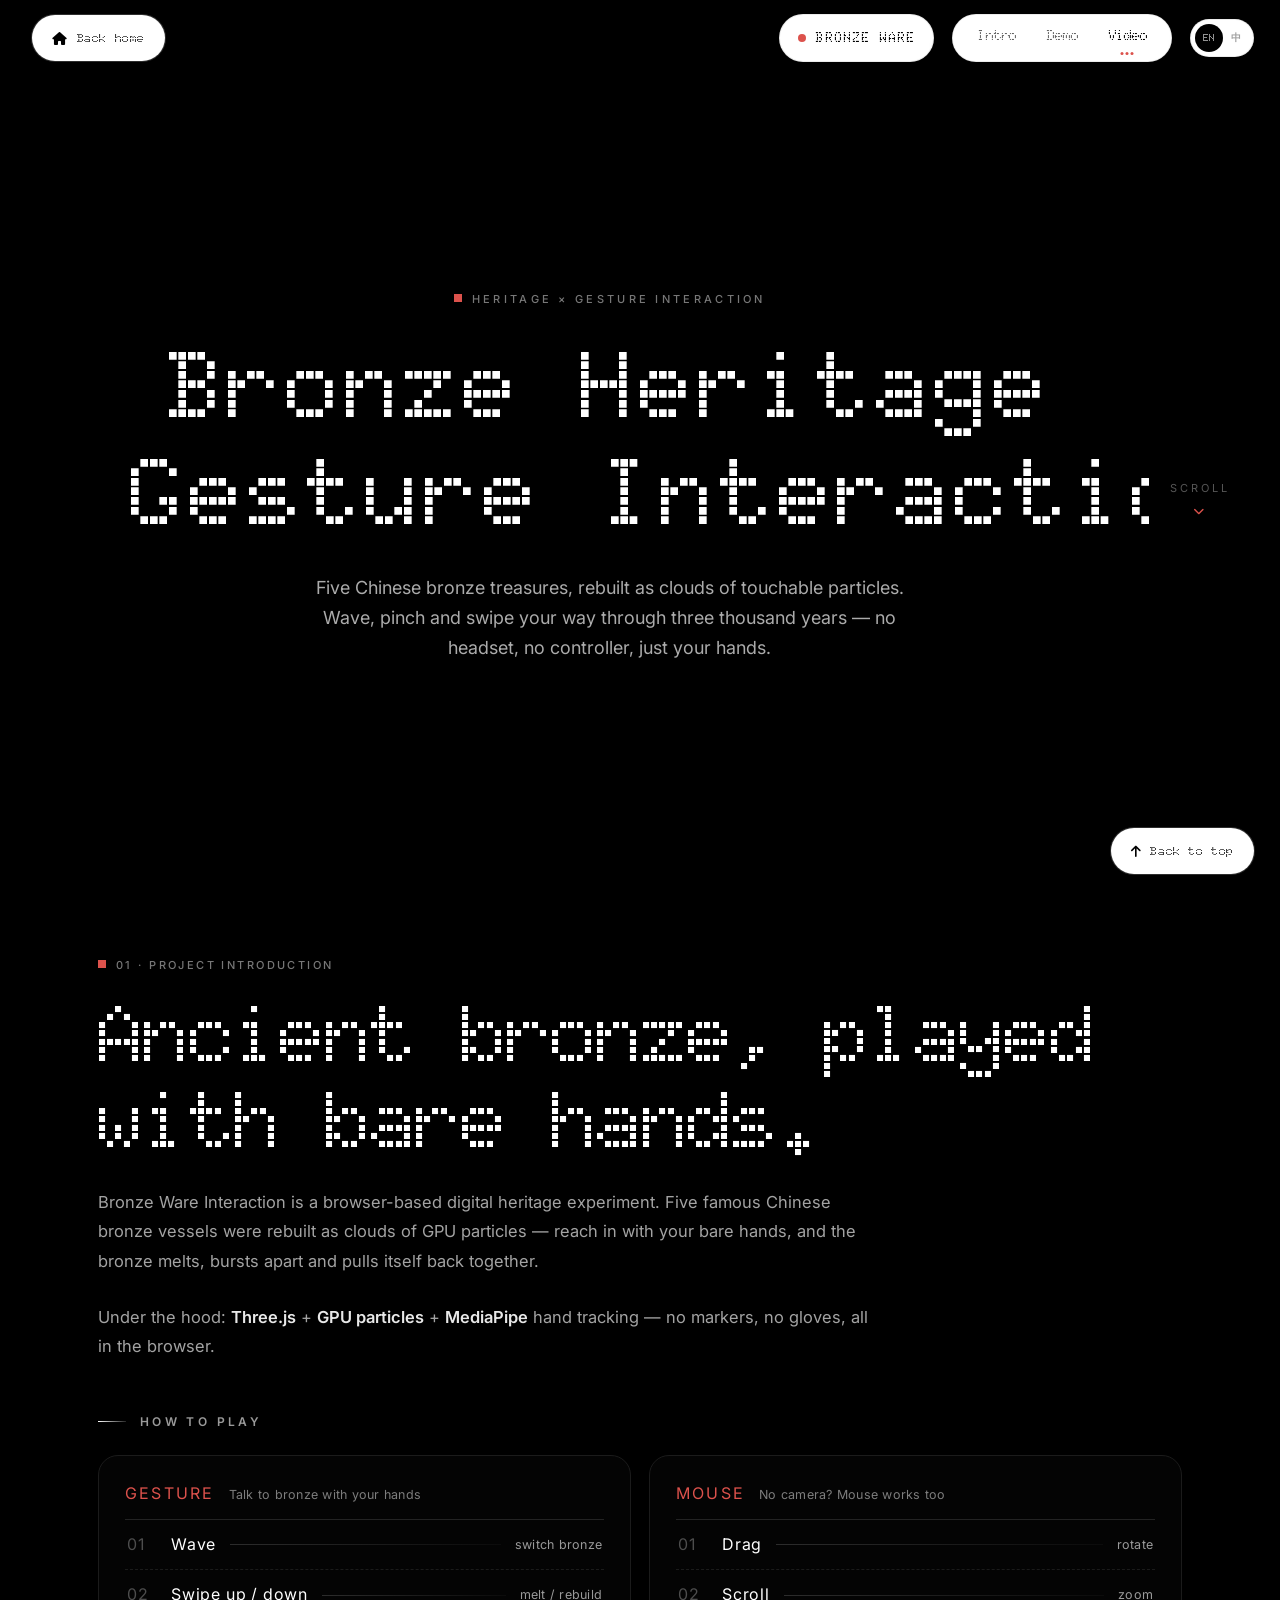
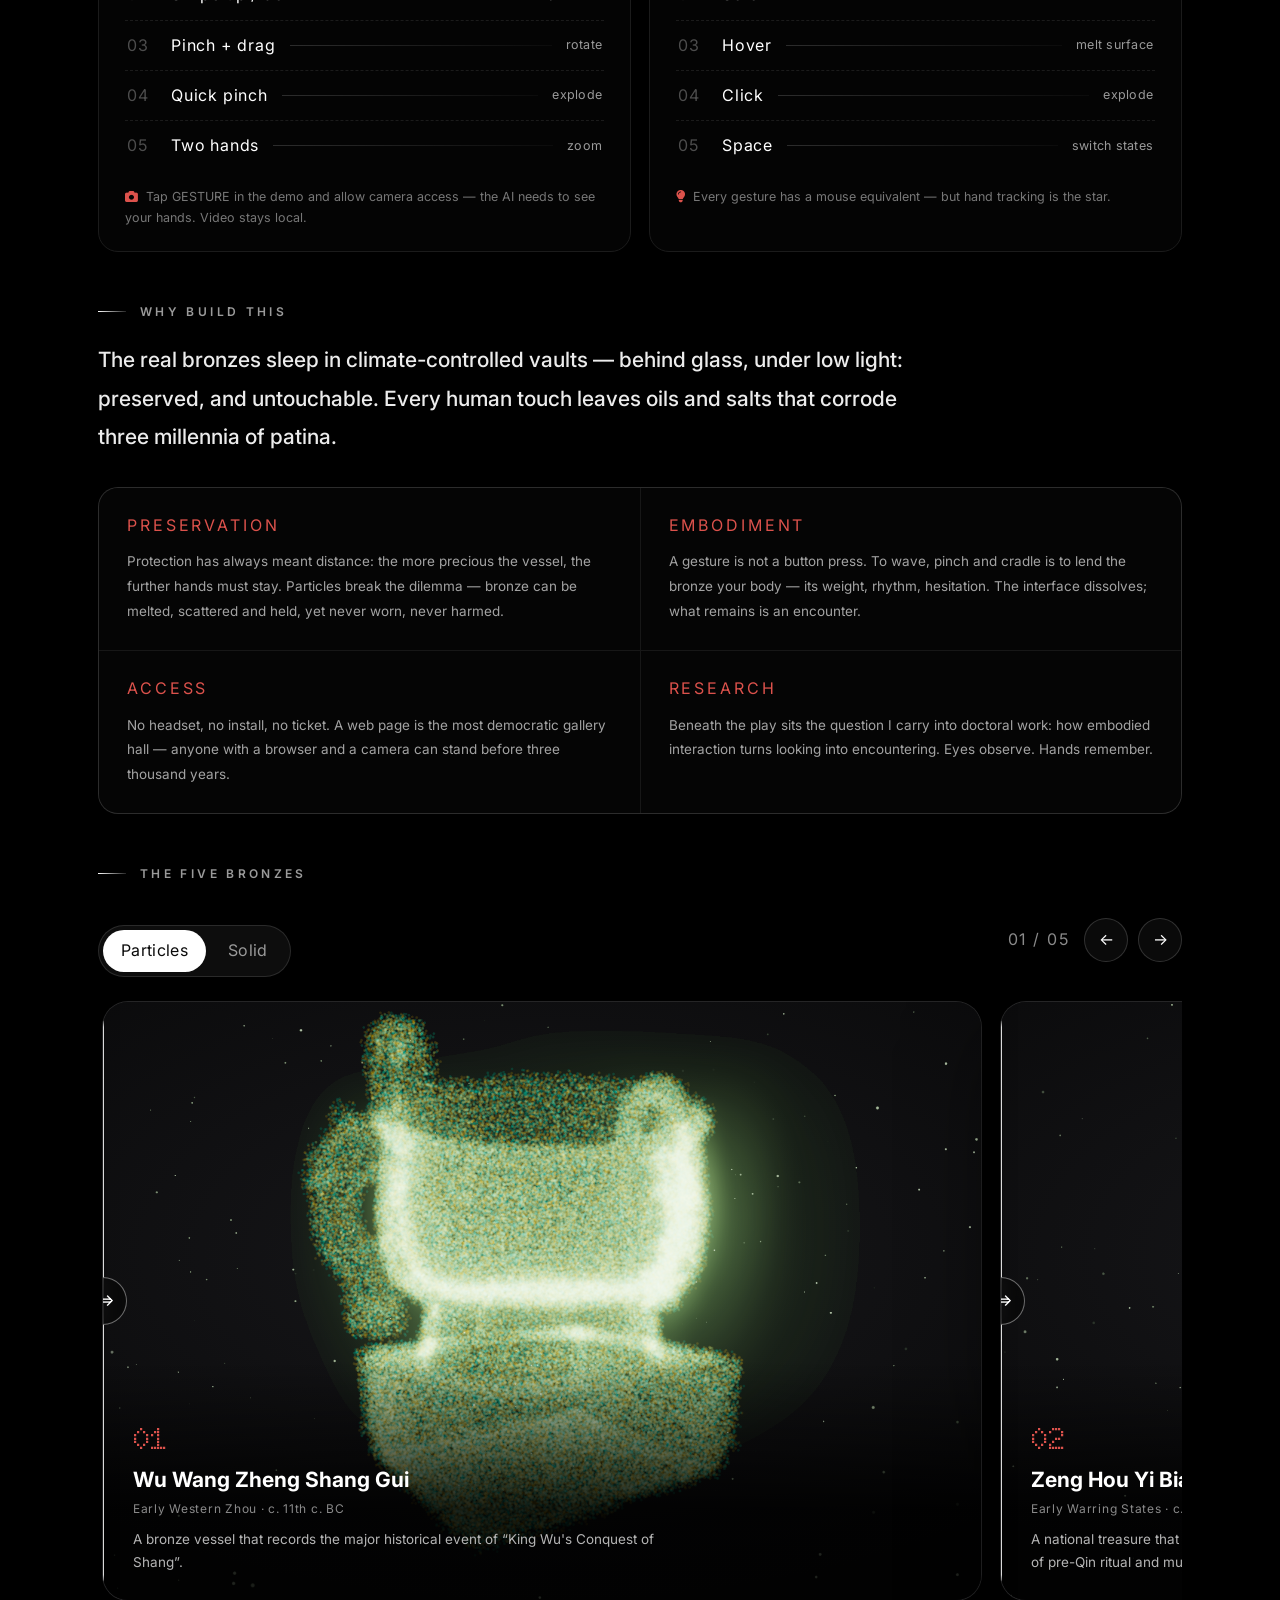
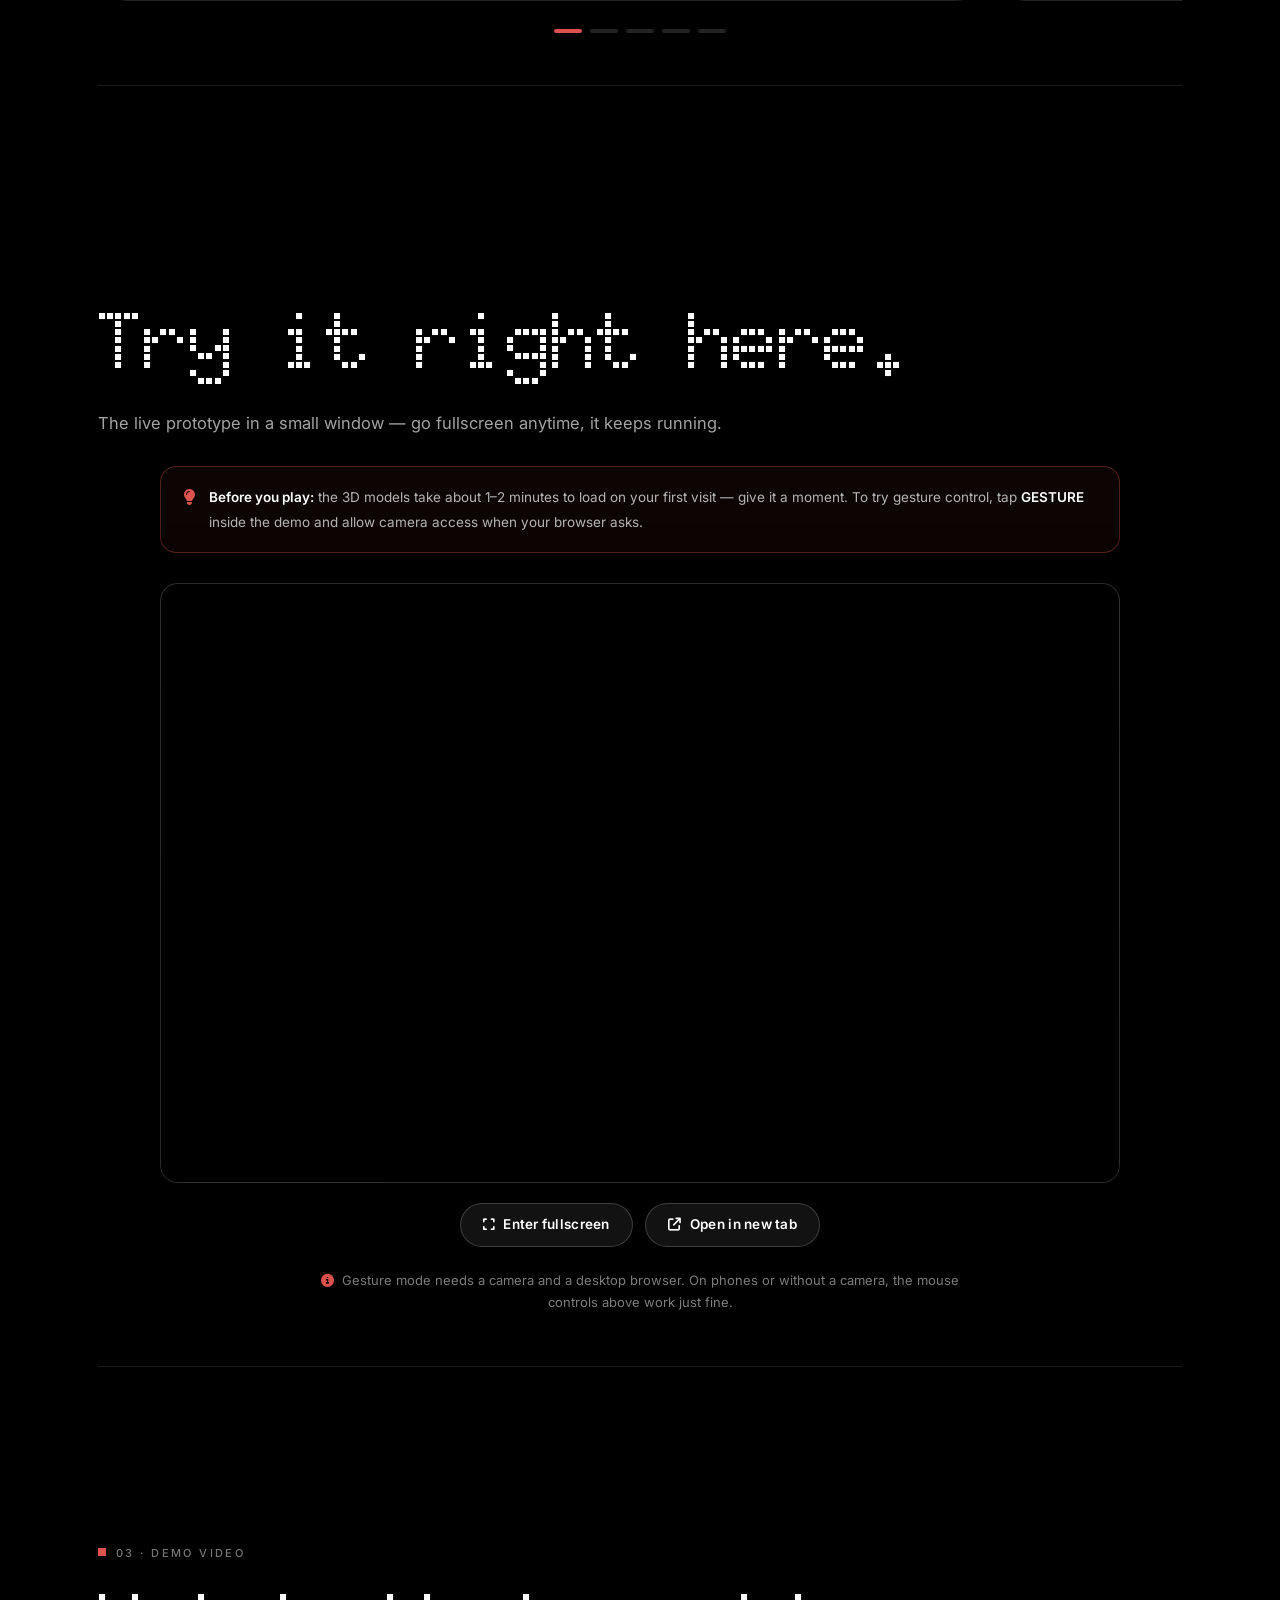
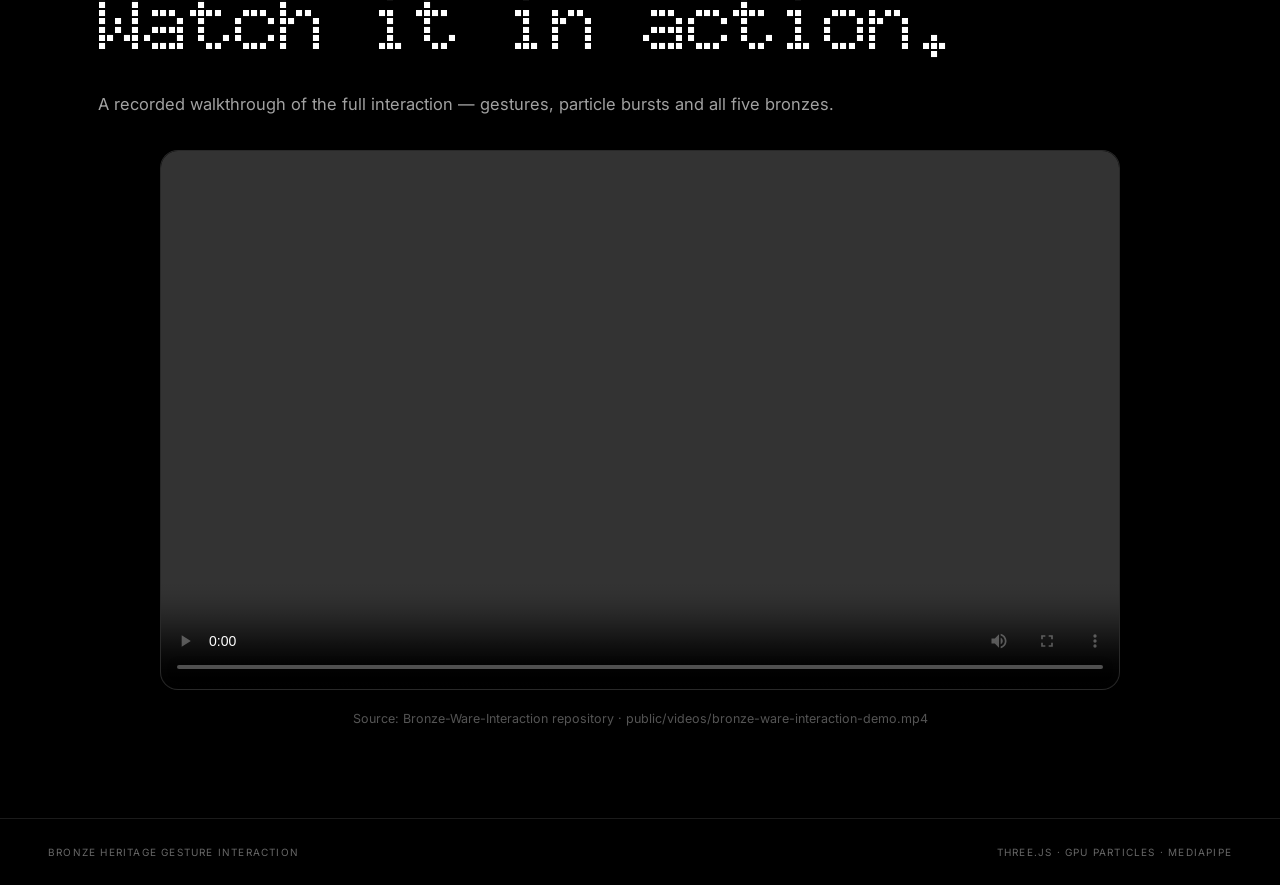
==== Bronze Heritage Gesture Interaction project/index.html @ 06b8a39b "Split bronze heritage page into HTML CSS and JavaScript" ====
<!doctype html>
<html lang="en">
<head>
<meta charset="utf-8">
<meta name="viewport" content="width=device-width,initial-scale=1,viewport-fit=cover">
<title>Bronze Heritage Gesture Interaction</title>
<meta name="description" content="Bronze Heritage Gesture Interaction — five Chinese bronze treasures rebuilt as touchable particles. Wave, pinch and swipe through three thousand years.">
<link rel="preconnect" href="https://fonts.googleapis.com">
<link rel="preconnect" href="https://fonts.gstatic.com" crossorigin>
<link href="https://fonts.googleapis.com/css2?family=Inter:wght@400;500;600&display=swap" rel="stylesheet">
<link rel="stylesheet" href="https://cdnjs.cloudflare.com/ajax/libs/font-awesome/6.5.2/css/all.min.css" integrity="sha512-SnH5WK+bZxgPHs44uWIX+LLJAJ9/2PkPKZ5QiAj6Ta86w+fsb2TkcmfRyVX3pBnMFcV7oQPJkl9QevSCWr3W6A==" crossorigin="anonymous" referrerpolicy="no-referrer">
<link rel="stylesheet" href="styles.css">
</head>
<body>
<div class="grain" aria-hidden="true"></div>
<div class="vignette" aria-hidden="true"></div>

<header class="site-header" id="top">
  <div class="header-inner">
    <a class="brand" href="#top" aria-label="Bronze Ware — back to top"><span class="dot" aria-hidden="true"></span>BRONZE&nbsp;WARE</a>
    <nav class="nav-pill" aria-label="Primary">
      <a class="nav-link active" href="#intro" data-nav="intro"><span data-en="Intro" data-zh="介绍">Intro</span></a>
      <a class="nav-link" href="#demo" data-nav="demo"><span data-en="Demo" data-zh="演示">Demo</span></a>
      <a class="nav-link" href="#video" data-nav="video"><span data-en="Video" data-zh="视频">Video</span></a>
    </nav>
    <div class="lang-toggle" role="group" aria-label="Language">
      <button type="button" data-lang="en" class="active">EN</button><button type="button" data-lang="zh">中</button>
    </div>
  </div>
</header>

<!-- 返回首页：占位按钮，固定右上角；跳转目标页未定，暂不接任何跳转 -->
<button class="fab fab-home" id="backToHome" type="button" aria-label="Back home">
  <i class="fa-solid fa-house" aria-hidden="true"></i>
  <span data-en="Back home" data-zh="返回首页">Back home</span>
</button>

<main>
  <!-- ================= HERO ================= -->
  <section class="hero wrap">
    <div class="hero-panel reveal">
      <div class="hero-glow" aria-hidden="true"></div>
      <div class="hero-kicker" data-en="Heritage × Gesture Interaction" data-zh="遗产 × 手势交互">Heritage × Gesture Interaction</div>
      <h1 class="hero-title" id="heroTitle">
        <span class="ht-line" data-en="Bronze Heritage" data-zh="青铜器">Bronze Heritage</span>
        <span class="ht-line" data-en="Gesture Interaction" data-zh="手势交互">Gesture Interaction</span>
      </h1>
      <p class="hero-sub" data-en="Five Chinese bronze treasures, rebuilt as clouds of touchable particles. Wave, pinch and swipe your way through three thousand years — no headset, no controller, just your hands." data-zh="五件中国青铜重器，被重建成可触碰的粒子云。挥挥手、捏一捏，穿越三千年——不用头显，不用手柄，只要你的双手。">Five Chinese bronze treasures, rebuilt as clouds of touchable particles. Wave, pinch and swipe your way through three thousand years — no headset, no controller, just your hands.</p>
    </div>
          <div class="hero-scroll"><span data-en="Scroll" data-zh="下滑">Scroll</span><i class="fa-solid fa-chevron-down" aria-hidden="true"></i></div>
  </section>

  <div class="wrap">
    <!-- ================= 1 · PROJECT INTRODUCTION ================= -->
    <section class="section" id="intro">
      <div class="section-kicker" data-en="01 · Project introduction" data-zh="01 · 项目介绍">01 · Project introduction</div>
      <h2 data-en="Ancient bronze, played with bare hands." data-zh="徒手把玩三千年青铜。">Ancient bronze, played with bare hands.</h2>
      <p class="section-intro" data-en="Bronze Ware Interaction is a browser-based digital heritage experiment. Five famous Chinese bronze vessels were rebuilt as clouds of GPU particles — reach in with your bare hands, and the bronze melts, bursts apart and pulls itself back together." data-zh="「青铜器交互」是一个跑在浏览器里的数字遗产实验。五件中国青铜重器被重建成 GPU 粒子云——伸出双手，青铜在你的手势里融化、爆开、再自己拼回来。">Bronze Ware Interaction is a browser-based digital heritage experiment. Five famous Chinese bronze vessels were rebuilt as clouds of GPU particles — reach in with your bare hands, and the bronze melts, bursts apart and pulls itself back together.</p>
      <p class="section-intro" data-en="Under the hood: <strong>Three.js</strong> + <strong>GPU particles</strong> + <strong>MediaPipe</strong> hand tracking — no markers, no gloves, all in the browser." data-zh="技术上就是一个普通网页：<strong>Three.js</strong>＋<strong>GPU 粒子</strong>＋<strong>MediaPipe</strong> 手势追踪——不用标记点，不用戴手套，全在浏览器里。">Under the hood: <strong>Three.js</strong> + <strong>GPU particles</strong> + <strong>MediaPipe</strong> hand tracking — no markers, no gloves, all in the browser.</p>

            <div class="subhead" data-en="How to play" data-zh="玩法">How to play</div>
      <div class="deck">
        <div class="deck-col">
          <div class="deck-head">
            <span class="deck-mode" data-en="GESTURE" data-zh="手势">GESTURE</span>
            <span class="deck-sub" data-en="Talk to bronze with your hands" data-zh="直接用手跟青铜器“说话”">Talk to bronze with your hands</span>
          </div>
          <div class="deck-row">
            <span class="deck-idx">01</span>
            <span class="deck-act" data-en="Wave" data-zh="挥手">Wave</span>
            <span class="deck-rule" aria-hidden="true"></span>
            <span class="deck-res" data-en="switch bronze" data-zh="切换青铜器">switch bronze</span>
          </div>
          <div class="deck-row">
            <span class="deck-idx">02</span>
            <span class="deck-act" data-en="Swipe up / down" data-zh="上下挥">Swipe up / down</span>
            <span class="deck-rule" aria-hidden="true"></span>
            <span class="deck-res" data-en="melt / rebuild" data-zh="融化 / 复原">melt / rebuild</span>
          </div>
          <div class="deck-row">
            <span class="deck-idx">03</span>
            <span class="deck-act" data-en="Pinch + drag" data-zh="捏住拖动">Pinch + drag</span>
            <span class="deck-rule" aria-hidden="true"></span>
            <span class="deck-res" data-en="rotate" data-zh="旋转">rotate</span>
          </div>
          <div class="deck-row">
            <span class="deck-idx">04</span>
            <span class="deck-act" data-en="Quick pinch" data-zh="快捏">Quick pinch</span>
            <span class="deck-rule" aria-hidden="true"></span>
            <span class="deck-res" data-en="explode" data-zh="爆开">explode</span>
          </div>
          <div class="deck-row">
            <span class="deck-idx">05</span>
            <span class="deck-act" data-en="Two hands" data-zh="双手开合">Two hands</span>
            <span class="deck-rule" aria-hidden="true"></span>
            <span class="deck-res" data-en="zoom" data-zh="缩放">zoom</span>
          </div>
          <p class="deck-note"><i class="fa-solid fa-camera" aria-hidden="true"></i><span data-en="Tap GESTURE in the demo and allow camera access — the AI needs to see your hands. Video stays local." data-zh="在演示里点 GESTURE 并允许摄像头——AI 得先看见你的手。画面只在本地处理。">Tap GESTURE in the demo and allow camera access — the AI needs to see your hands. Video stays local.</span></p>
        </div>
        <div class="deck-col">
          <div class="deck-head">
            <span class="deck-mode" data-en="MOUSE" data-zh="鼠标">MOUSE</span>
            <span class="deck-sub" data-en="No camera? Mouse works too" data-zh="没摄像头？鼠标也行">No camera? Mouse works too</span>
          </div>
          <div class="deck-row">
            <span class="deck-idx">01</span>
            <span class="deck-act" data-en="Drag" data-zh="拖拽">Drag</span>
            <span class="deck-rule" aria-hidden="true"></span>
            <span class="deck-res" data-en="rotate" data-zh="旋转">rotate</span>
          </div>
          <div class="deck-row">
            <span class="deck-idx">02</span>
            <span class="deck-act" data-en="Scroll" data-zh="滚轮">Scroll</span>
            <span class="deck-rule" aria-hidden="true"></span>
            <span class="deck-res" data-en="zoom" data-zh="缩放">zoom</span>
          </div>
          <div class="deck-row">
            <span class="deck-idx">03</span>
            <span class="deck-act" data-en="Hover" data-zh="悬停">Hover</span>
            <span class="deck-rule" aria-hidden="true"></span>
            <span class="deck-res" data-en="melt surface" data-zh="融化表面">melt surface</span>
          </div>
          <div class="deck-row">
            <span class="deck-idx">04</span>
            <span class="deck-act" data-en="Click" data-zh="单击">Click</span>
            <span class="deck-rule" aria-hidden="true"></span>
            <span class="deck-res" data-en="explode" data-zh="爆开">explode</span>
          </div>
          <div class="deck-row">
            <span class="deck-idx">05</span>
            <span class="deck-act" data-en="Space" data-zh="空格">Space</span>
            <span class="deck-rule" aria-hidden="true"></span>
            <span class="deck-res" data-en="switch states" data-zh="切换形态">switch states</span>
          </div>
          <p class="deck-note"><i class="fa-solid fa-lightbulb" aria-hidden="true"></i><span data-en="Every gesture has a mouse equivalent — but hand tracking is the star." data-zh="每个手势都有鼠标对应操作——但手势追踪才是主角。">Every gesture has a mouse equivalent — but hand tracking is the star.</span></p>
        </div>
      </div>

      <div class="subhead" data-en="Why build this" data-zh="为什么做这个">Why build this</div>
      <p class="why-lead" data-en="The real bronzes sleep in climate-controlled vaults — behind glass, under low light: preserved, and untouchable. Every human touch leaves oils and salts that corrode three millennia of patina." data-zh="真正的青铜器沉睡在恒温恒湿的库房里——隔着玻璃、压着照度：被保护着，也被隔绝着。人的每一次触碰，都会把油脂和盐分留在三千年的包浆上。">The real bronzes sleep in climate-controlled vaults — behind glass, under low light: preserved, and untouchable. Every human touch leaves oils and salts that corrode three millennia of patina.</p>
      <div class="why-grid">
        <div class="why-cell">
          <div class="why-k" data-en="PRESERVATION" data-zh="保护">PRESERVATION</div>
          <p data-en="Protection has always meant distance: the more precious the vessel, the further hands must stay. Particles break the dilemma — bronze can be melted, scattered and held, yet never worn, never harmed." data-zh="保护从来意味着疏远：器物越珍贵，双手必须离得越远。粒子打破了这道两难——青铜可以被融化、打散、捧起，却永远不会被磨损、被伤害。">Protection has always meant distance: the more precious the vessel, the further hands must stay. Particles break the dilemma — bronze can be melted, scattered and held, yet never worn, never harmed.</p>
        </div>
        <div class="why-cell">
          <div class="why-k" data-en="EMBODIMENT" data-zh="具身">EMBODIMENT</div>
          <p data-en="A gesture is not a button press. To wave, pinch and cradle is to lend the bronze your body — its weight, rhythm, hesitation. The interface dissolves; what remains is an encounter." data-zh="手势不是按键。挥手、捏合、捧起，是把身体借给青铜——它的重量、节奏、迟疑。界面消融了，剩下的是一场相遇。">A gesture is not a button press. To wave, pinch and cradle is to lend the bronze your body — its weight, rhythm, hesitation. The interface dissolves; what remains is an encounter.</p>
        </div>
        <div class="why-cell">
          <div class="why-k" data-en="ACCESS" data-zh="普及">ACCESS</div>
          <p data-en="No headset, no install, no ticket. A web page is the most democratic gallery hall — anyone with a browser and a camera can stand before three thousand years." data-zh="不用头显，不用安装，不用门票。网页是最民主的展厅——任何有浏览器和摄像头的人，都能站在三千年面前。">No headset, no install, no ticket. A web page is the most democratic gallery hall — anyone with a browser and a camera can stand before three thousand years.</p>
        </div>
        <div class="why-cell">
          <div class="why-k" data-en="RESEARCH" data-zh="研究">RESEARCH</div>
          <p data-en="Beneath the play sits the question I carry into doctoral work: how embodied interaction turns looking into encountering. Eyes observe. Hands remember." data-zh="嬉戏之下，是我要带进博士阶段研究的问题：具身交互如何把“观看”变成“相遇”。眼睛负责观看，手负责记住。">Beneath the play sits the question I carry into doctoral work: how embodied interaction turns looking into encountering. Eyes observe. Hands remember.</p>
        </div>
      </div>

      <div class="subhead" data-en="The five bronzes" data-zh="五件青铜器">The five bronzes</div>
      <div class="car-head">
      <div class="stack-toggle" id="stackToggle" role="tablist" aria-label="Bronze state">
        <button class="st-btn on" data-s="particle" role="tab" aria-selected="true"><span data-en="Particles" data-zh="粒子态">Particles</span></button>
        <button class="st-btn" data-s="solid" role="tab" aria-selected="false"><span data-en="Solid" data-zh="实体态">Solid</span></button>
      </div>
        <div class="car-ctrl">
          <span class="car-count" id="carCount">01 / 05</span>
          <button class="car-btn" id="carPrev" aria-label="Previous bronze">←</button>
          <button class="car-btn" id="carNext" aria-label="Next bronze">→</button>
        </div>
      </div>
      <div class="car-track" id="carTrack">
      <div class="car-card">
        <div class="sc-media">
          <img class="sc-p" src="bronze-particle-gui.png" alt="" aria-hidden="true">
          <img class="sc-s" src="bronze-solid-gui.png" alt="" aria-hidden="true">
        <div class="sc-wipe">
            <div class="sc-wipe-line"></div>
            <button class="sc-wipe-knob" aria-label="Drag to morph between particle and solid">⇔</button>
          </div>
        </div>
        <div class="sc-meta">
          <div class="sc-no">01</div>
          <div class="sc-name" data-en="Wu Wang Zheng Shang Gui" data-zh="武王征商簋">Wu Wang Zheng Shang Gui</div>
          <div class="sc-era" data-en="Early Western Zhou · c. 11th c. BC" data-zh="西周早期 · 约公元前11世纪">Early Western Zhou · c. 11th c. BC</div>
          <div class="sc-one" data-en="A bronze vessel that records the major historical event of “King Wu's Conquest of Shang”." data-zh="一件记载了“武王伐纣”这一重大历史事件的青铜器。">A bronze vessel that records the major historical event of “King Wu's Conquest of Shang”.</div>
        </div>
      </div>
      <div class="car-card">
        <div class="sc-media">
          <img class="sc-p" src="bronze-particle-bianzhong.png" alt="" aria-hidden="true">
          <img class="sc-s" src="bronze-solid-bianzhong.png" alt="" aria-hidden="true">
        <div class="sc-wipe">
            <div class="sc-wipe-line"></div>
            <button class="sc-wipe-knob" aria-label="Drag to morph between particle and solid">⇔</button>
          </div>
        </div>
        <div class="sc-meta">
          <div class="sc-no">02</div>
          <div class="sc-name" data-en="Zeng Hou Yi Bian Zhong" data-zh="曾侯乙编钟">Zeng Hou Yi Bian Zhong</div>
          <div class="sc-era" data-en="Early Warring States · c. 433 BC" data-zh="战国早期 · 约公元前433年">Early Warring States · c. 433 BC</div>
          <div class="sc-one" data-en="A national treasure that rewrote the history of world music and represents the peak of pre-Qin ritual and music civilization." data-zh="一套改写世界音乐史、代表先秦礼乐文明巅峰的国之重器。">A national treasure that rewrote the history of world music and represents the peak of pre-Qin ritual and music civilization.</div>
        </div>
      </div>
      <div class="car-card">
        <div class="sc-media">
          <img class="sc-p" src="bronze-particle-jue.png" alt="" aria-hidden="true">
          <img class="sc-s" src="bronze-solid-jue.png" alt="" aria-hidden="true">
        <div class="sc-wipe">
            <div class="sc-wipe-line"></div>
            <button class="sc-wipe-knob" aria-label="Drag to morph between particle and solid">⇔</button>
          </div>
        </div>
        <div class="sc-meta">
          <div class="sc-no">03</div>
          <div class="sc-name" data-en="Erlitou Bronze Jue with Nipple Pattern" data-zh="二里头乳钉纹青铜爵">Erlitou Bronze Jue with Nipple Pattern</div>
          <div class="sc-era" data-en="Late Xia · c. 1600 BC" data-zh="夏代晚期 · 约公元前1600年">Late Xia · c. 1600 BC</div>
          <div class="sc-one" data-en="Known as the “First Jue of China”, the pioneering work of Chinese bronze ritual vessels." data-zh="被誉为“华夏第一爵”，是中国青铜礼器的开山之作。">Known as the “First Jue of China”, the pioneering work of Chinese bronze ritual vessels.</div>
        </div>
      </div>
      <div class="car-card">
        <div class="sc-media">
          <img class="sc-p" src="bronze-particle-ding.png" alt="" aria-hidden="true">
          <img class="sc-s" src="bronze-solid-ding.png" alt="" aria-hidden="true">
        <div class="sc-wipe">
            <div class="sc-wipe-line"></div>
            <button class="sc-wipe-knob" aria-label="Drag to morph between particle and solid">⇔</button>
          </div>
        </div>
        <div class="sc-meta">
          <div class="sc-no">04</div>
          <div class="sc-name" data-en="Hou Si Mu Wu Ding" data-zh="后司母戊鼎">Hou Si Mu Wu Ding</div>
          <div class="sc-era" data-en="Late Shang · c. 14th–11th c. BC" data-zh="商代后期 · 约公元前14–11世纪">Late Shang · c. 14th–11th c. BC</div>
          <div class="sc-one" data-en="The largest and heaviest bronze ritual vessel in the world, the pinnacle of Shang Dynasty bronze casting." data-zh="世界上出土最大、最重的青铜礼器，商代青铜铸造的巅峰。">The largest and heaviest bronze ritual vessel in the world, the pinnacle of Shang Dynasty bronze casting.</div>
        </div>
      </div>
      <div class="car-card">
        <div class="sc-media">
          <img class="sc-p" src="bronze-particle-zun.png" alt="" aria-hidden="true">
          <img class="sc-s" src="bronze-solid-zun.png" alt="" aria-hidden="true">
        <div class="sc-wipe">
            <div class="sc-wipe-line"></div>
            <button class="sc-wipe-knob" aria-label="Drag to morph between particle and solid">⇔</button>
          </div>
        </div>
        <div class="sc-meta">
          <div class="sc-no">05</div>
          <div class="sc-name" data-en="Four-Ram Square Zun" data-zh="四羊方尊">Four-Ram Square Zun</div>
          <div class="sc-era" data-en="Late Shang · c. 14th–11th c. BC" data-zh="商代后期 · 约公元前14–11世纪">Late Shang · c. 14th–11th c. BC</div>
          <div class="sc-one" data-en="The “masterpiece” of Shang bronze ware, decorated with four rams, showcasing extremely high casting craftsmanship." data-zh="商代青铜器中的“臻品”，以四羊为饰，展现了极高的铸造工艺。">The “masterpiece” of Shang bronze ware, decorated with four rams, showcasing extremely high casting craftsmanship.</div>
        </div>
      </div>
      </div>
      <div class="car-dots" id="carDots">
        <button class="on" aria-label="Bronze 1"></button><button aria-label="Bronze 2"></button><button aria-label="Bronze 3"></button><button aria-label="Bronze 4"></button><button aria-label="Bronze 5"></button>
      </div>
      <div class="rule"></div>
    </section>

    <!-- ================= 2 · INTERACTIVE DEMO ================= -->
    <section class="section" id="demo">
      <div class="section-kicker" data-en="02 · Interactive demo" data-zh="02 · 交互演示">02 · Interactive demo</div>
      <h2 data-en="Try it right here." data-zh="直接在这里试。">Try it right here.</h2>
      <p class="section-intro" data-en="The live prototype in a small window — go fullscreen anytime, it keeps running." data-zh="线上原型嵌在小窗里——随时可切全屏，演示会继续跑。">The live prototype in a small window — go fullscreen anytime, it keeps running.</p>
      <div class="demo-tip" role="note">
        <i class="fa-solid fa-lightbulb" aria-hidden="true"></i>
        <p data-en="<b>Before you play:</b> the 3D models take about 1–2 minutes to load on your first visit — give it a moment. To try gesture control, tap <b>GESTURE</b> inside the demo and allow camera access when your browser asks." data-zh="<b>开始前请注意：</b>模型首次加载约需 1–2 分钟，请耐心稍等。想体验手势操作，在演示中点<b>手势</b>按钮，并在浏览器弹出请求时允许使用摄像头。"><b>Before you play:</b> the 3D models take about 1–2 minutes to load on your first visit — give it a moment. To try gesture control, tap <b>GESTURE</b> inside the demo and allow camera access when your browser asks.</p>
      </div>
      <div class="experience-frame-wrap" id="experienceWrap">
        <div class="experience-frame">
          <iframe class="experience-iframe" id="experienceIframe" title="Bronze Ware Interaction — live demo"
            src="https://cooleli.github.io/Bronze-Ware-Interaction/"
            allow="camera; microphone; fullscreen" allowfullscreen loading="lazy"></iframe>
        </div>
        <div class="experience-controls">
          <button class="experience-btn" id="experienceEnterFs" type="button">
            <i class="fa-solid fa-expand" aria-hidden="true"></i>
            <span data-en="Enter fullscreen" data-zh="全屏">Enter fullscreen</span>
          </button>
          <button class="experience-btn" id="experienceExitFs" type="button" hidden>
            <i class="fa-solid fa-compress" aria-hidden="true"></i>
            <span data-en="Exit fullscreen" data-zh="退出全屏">Exit fullscreen</span>
          </button>
          <button class="experience-btn" id="experienceOpenExternal" type="button">
            <i class="fa-solid fa-arrow-up-right-from-square" aria-hidden="true"></i>
            <span data-en="Open in new tab" data-zh="在新标签页打开">Open in new tab</span>
          </button>
        </div>
      </div>
      <p class="demo-note"><i class="fa-solid fa-circle-info" aria-hidden="true"></i><span data-en="Gesture mode needs a camera and a desktop browser. On phones or without a camera, the mouse controls above work just fine." data-zh="手势模式需要摄像头和桌面浏览器。手机或没有摄像头时，用上面的鼠标操作一样能玩。">Gesture mode needs a camera and a desktop browser. On phones or without a camera, the mouse controls above work just fine.</span></p>
      <div class="rule"></div>
    </section>

    <!-- ================= 3 · DEMO VIDEO ================= -->
    <section class="section" id="video">
      <div class="section-kicker" data-en="03 · Demo video" data-zh="03 · 演示视频">03 · Demo video</div>
      <h2 data-en="Watch it in action." data-zh="看它动起来。">Watch it in action.</h2>
      <p class="section-intro" data-en="A recorded walkthrough of the full interaction — gestures, particle bursts and all five bronzes." data-zh="完整交互过程的录屏——手势、粒子爆破，五件青铜器都在里面。">A recorded walkthrough of the full interaction — gestures, particle bursts and all five bronzes.</p>
      <div class="video-frame">
        <video controls playsinline preload="metadata"
          src="https://raw.githubusercontent.com/CoolEli/Bronze-Ware-Interaction/main/public/videos/bronze-ware-interaction-demo.mp4">
          <span data-en="Your browser does not support the video tag." data-zh="你的浏览器不支持 video 标签。">Your browser does not support the video tag.</span>
        </video>
      </div>
      <p class="video-note" data-en="Source: Bronze-Ware-Interaction repository · public/videos/bronze-ware-interaction-demo.mp4" data-zh="来源：Bronze-Ware-Interaction 仓库 · public/videos/bronze-ware-interaction-demo.mp4">Source: Bronze-Ware-Interaction repository · public/videos/bronze-ware-interaction-demo.mp4</p>
    </section>
  </div>
</main>

<footer class="site-footer">
  <span data-en="Bronze Heritage Gesture Interaction" data-zh="青铜器手势交互">Bronze Heritage Gesture Interaction</span>
  <span data-en="Three.js · GPU Particles · MediaPipe" data-zh="Three.js · GPU 粒子 · MediaPipe">Three.js · GPU Particles · MediaPipe</span>
</footer>

<div class="fab-stack">
  <button class="fab" id="backToTop" type="button" aria-label="Back to top">
    <i class="fa-solid fa-arrow-up" aria-hidden="true"></i>
    <span data-en="Back to top" data-zh="返回顶部">Back to top</span>
  </button>
</div>

<script src="scripts/app.js"></script>
</body>
</html>
---- Bronze Heritage Gesture Interaction project/styles.css ----
@font-face{font-family:'Doto';font-style:normal;font-weight:700 800;font-display:swap;
src:url([data-uri]) format('woff2');}
/* ============ Design tokens (from portfolio) ============ */
:root{
  --bg:#000; --text:#fff; --muted:#8e8e8e; --nav-text:#2e2e2e;
  --line:#1b1b1b; --soft:#0b0b0b;
  --red:#dc524c; --red-deep:#bd443e;
  --font-sans:"Inter","Segoe UI",system-ui,sans-serif;
  --font-display:'Doto',sans-serif;
  --safe-top:env(safe-area-inset-top); --safe-bottom:env(safe-area-inset-bottom);
}
*{box-sizing:border-box;margin:0;padding:0}
html{scroll-behavior:smooth;background:#000}
body{font-family:var(--font-sans);background:#000;color:#fff;line-height:1.45;-webkit-font-smoothing:antialiased;overflow-x:hidden}
a{color:inherit;text-decoration:none}button{font:inherit}
::selection{background:var(--red);color:#fff}

/* faint dot grain + vignette, same as portfolio .bg */
.grain{position:fixed;inset:0;z-index:0;pointer-events:none;opacity:.09;
  background-image:radial-gradient(rgba(255,255,255,.85) .5px,transparent .5px);background-size:4px 4px}
.vignette{position:fixed;inset:0;z-index:0;pointer-events:none;
  background:radial-gradient(circle at 50% 40%,rgba(0,0,0,.05),rgba(0,0,0,.5) 72%,rgba(0,0,0,.85))}

.wrap{position:relative;z-index:1;max-width:1180px;margin:0 auto;padding:0 clamp(20px,5vw,48px)}

/* ============ Header : white flat pill nav + lang toggle ============ */
.site-header{position:sticky;top:0;z-index:50;padding:calc(14px + var(--safe-top)) clamp(14px,2.4vw,26px) 14px clamp(14px,3vw,32px);
  background:linear-gradient(180deg,rgba(0,0,0,.85),rgba(0,0,0,0));backdrop-filter:blur(6px);-webkit-backdrop-filter:blur(6px)}
.header-inner{margin:0;display:flex;align-items:center;justify-content:flex-end;gap:clamp(10px,1.7vw,18px)}
.nav-pill{height:clamp(44px,5.2vw,48px);width:max-content;max-width:100%;flex:0 1 auto;display:flex;align-items:center;justify-content:center;gap:2px;
  background:#fff;border:1px solid rgba(0,0,0,.08);border-radius:999px;box-shadow:0 10px 30px rgba(0,0,0,.10);
  overflow:auto;scrollbar-width:none;padding:4px 10px}
.nav-pill::-webkit-scrollbar{display:none}
/* brand chip, Doto — same language as portfolio header */
.brand{display:inline-flex;align-items:center;gap:9px;height:clamp(44px,5.2vw,48px);padding:0 18px;flex:0 0 auto;
  border-radius:999px;background:#fff;color:#000;border:1px solid rgba(0,0,0,.08);box-shadow:0 10px 30px rgba(0,0,0,.10);
  font-family:'Doto',sans-serif;font-weight:800;font-size:clamp(11px,1.1vw,13px);letter-spacing:.08em;white-space:nowrap;
  transition:transform .2s ease,background .2s ease}
.brand:hover{transform:translateY(-1px);background:#f2f2f2}
.brand .dot{width:8px;height:8px;border-radius:50%;background:var(--red);flex:0 0 auto}
.nav-link{position:relative;font-family:'Doto',sans-serif;color:rgba(0,0,0,.62);font-weight:700;
  font-size:clamp(11px,1.1vw,14px);letter-spacing:-.01em;padding:10px 14px 13px;white-space:nowrap;transition:color .2s}
.nav-link:hover{color:#000}.nav-link.active{color:#000}
.nav-link.active::after{content:"";position:absolute;width:3px;height:3px;background:var(--red);border-radius:50%;
  left:50%;bottom:5px;transform:translateX(-50%);box-shadow:-5px 0 var(--red),5px 0 var(--red)}
.lang-toggle{display:inline-flex;align-items:center;background:#fff;border:1px solid rgba(0,0,0,.08);
  border-radius:999px;padding:4px;box-shadow:0 10px 30px rgba(0,0,0,.10)}
.lang-toggle button{border:0;background:transparent;color:#2e2e2e;opacity:.45;font-family:'Doto',sans-serif;
  font-size:10px;font-weight:700;padding:7px 8px;border-radius:999px;cursor:pointer;transition:all .2s}
.lang-toggle button.active{opacity:1;background:#000;color:#fff}

/* ============ Hero ============ */
.hero{min-height:88svh;display:flex;align-items:center;justify-content:center;text-align:center;padding:40px 0 30px}
.hero-kicker{font:500 11px var(--font-sans);letter-spacing:.3em;text-transform:uppercase;color:#777;margin-bottom:26px}
.hero-kicker::before{content:"";display:inline-block;width:8px;height:8px;background:var(--red);margin-right:10px;transform:translateY(-1px)}
.hero-title{font:800 clamp(44px,7.4vw,98px)/1.14 'Doto',sans-serif;color:#fff;
  letter-spacing:.02em;margin:0 auto;max-width:1040px}
.ht-line{display:block;white-space:nowrap}
/* animated dashed-outline title, after portfolio TechText */
.hero-sub{max-width:620px;margin:26px auto 0;font-size:clamp(15.5px,1.6vw,18px);color:#c9c9c9;opacity:.85;line-height:1.65}
.hero-scroll{margin-top:44px;color:#555;font-size:11px;letter-spacing:.28em;text-transform:uppercase}
.hero-scroll i{display:block;margin-top:10px;color:var(--red);animation:bob 1.8s ease-in-out infinite}
@keyframes bob{0%,100%{transform:translateY(0)}50%{transform:translateY(6px)}}

/* ============ Sections ============ */
.section{padding:clamp(56px,7vw,96px) 0;scroll-margin-top:90px}
.section-kicker{font:500 11px var(--font-sans);letter-spacing:.22em;text-transform:uppercase;color:#777;margin-bottom:18px}
.section-kicker::before{content:"";display:inline-block;width:8px;height:8px;background:var(--red);margin-right:10px;transform:translateY(-1px)}
.section h2{font:400 clamp(38px,6.4vw,84px) var(--font-display);letter-spacing:-.045em;line-height:1.05;max-width:1000px}
.section-intro{margin-top:26px;max-width:780px;color:#a3a3a3;font:400 16.5px/1.8 var(--font-sans)}
.why-lead{font-size:clamp(17px,2.1vw,21px);line-height:1.85;color:#ececec;max-width:64ch;margin-top:22px;font-weight:500}
.why-grid{display:grid;grid-template-columns:1fr 1fr;gap:1px;margin-top:30px;
  background:rgba(255,255,255,.09);border:1px solid rgba(255,255,255,.09);border-radius:20px;overflow:hidden}
.why-cell{background:#050505;padding:26px 28px}
.why-k{font:800 13px 'Doto',var(--font-body);letter-spacing:.18em;color:var(--red);margin-bottom:12px}
.why-cell p{font-size:13.5px;line-height:1.85;color:#a3a3a3;margin:0}
@media(max-width:900px){.why-grid{grid-template-columns:1fr}}
.section-intro strong{color:#e8e8e8;font-weight:600}
.rule{height:1px;background:var(--line);margin:52px 0 0}
.subhead{display:flex;align-items:center;gap:14px;font:600 12px var(--font-sans);letter-spacing:.28em;
  text-transform:uppercase;color:#9a9a9a;margin:52px 0 22px}
.subhead::before{content:"";width:28px;height:1px;background:linear-gradient(90deg,#fff,rgba(255,255,255,.15));flex:none}

/* ============ Gesture / mouse cards (outline-card style) ============ */
.grid-2{display:grid;grid-template-columns:repeat(2,minmax(0,1fr));gap:18px;margin-top:26px}
.outline-card{position:relative;padding:32px;border-radius:24px;overflow:hidden;color:#fff;
  background:linear-gradient(135deg,rgba(255,255,255,.05) 0%,rgba(255,255,255,0) 38%),rgba(10,10,14,.36);
  border:1px solid rgba(255,255,255,.10);
  box-shadow:inset 0 1px 0 0 rgba(255,255,255,.22),0 10px 40px rgba(0,0,0,.45);
  transition:transform .4s cubic-bezier(.22,1,.36,1),border-color .35s}
.outline-card:hover{transform:translateY(-6px);border-color:rgba(255,255,255,.22)}
.card-num{font:400 25px var(--font-display);letter-spacing:-.03em;color:var(--red)}
.card-title{font-size:16px;font-weight:600;margin-top:12px}
.deck{display:grid;grid-template-columns:1fr 1fr;gap:18px;margin-top:26px}
.deck-col{border:1px solid var(--line);border-radius:20px;padding:26px 26px 22px;background:rgba(255,255,255,.015)}
.deck-head{display:flex;align-items:baseline;gap:14px;padding-bottom:14px;border-bottom:1px solid rgba(255,255,255,.12)}
.deck-mode{font:800 15px 'Doto',var(--font-body);letter-spacing:.14em;color:var(--red);white-space:nowrap}
.deck-sub{font-size:12.5px;color:#7d7d7d;letter-spacing:.02em}
.deck-row{display:grid;grid-template-columns:30px minmax(0,auto) 1fr minmax(0,auto);gap:14px;align-items:center;
  padding:13px 2px;border-bottom:1px dashed rgba(255,255,255,.09)}
.deck-row:last-of-type{border-bottom:0}
.deck-idx{font:700 12px 'Doto',var(--font-body);color:#4d4d4d;letter-spacing:.06em}
.deck-act{font:800 clamp(15px,1.6vw,19px) 'Doto',var(--font-body);letter-spacing:.05em;color:#fff;white-space:nowrap}
.deck-rule{height:1px;background:linear-gradient(90deg,rgba(255,255,255,.16),rgba(255,255,255,.03));min-width:20px}
.deck-res{font-size:12.5px;color:#9a9a9a;text-align:right;letter-spacing:.02em;white-space:nowrap}
.deck-note{margin-top:16px;font-size:12.5px;line-height:1.7;color:#777}
.deck-note i{color:var(--red);margin-right:8px}
@media(max-width:900px){
  .deck{grid-template-columns:1fr}
  .deck-act{white-space:normal}
  .deck-res{white-space:normal}
}
.card-note{margin-top:20px;padding-top:16px;border-top:1px solid rgba(255,255,255,.1);
  font-size:12.5px;line-height:1.7;color:#8a8a8a}
.card-note i{color:var(--red);margin-right:8px}

/* ============ Artifact strip ============ */
.artifacts{display:grid;grid-template-columns:repeat(5,minmax(0,1fr));gap:12px;margin-top:26px}
.artifact{border:1px solid var(--line);border-radius:16px;padding:20px 16px;background:var(--soft);
  transition:border-color .3s,transform .3s}
.artifact:hover{border-color:rgba(220,82,76,.55);transform:translateY(-4px)}
.artifact .a-no{font:400 20px var(--font-display);color:var(--red);letter-spacing:-.02em}
.artifact .a-name{font-size:13.5px;font-weight:600;margin-top:10px;line-height:1.5}
.artifact .a-era{font-size:11px;color:#777;margin-top:4px;letter-spacing:.04em}
.artifact .a-one{font-size:12px;color:#9a9a9a;margin-top:10px;line-height:1.65}

/* ============ Demo frame (small window default, manual fullscreen) ============ */
.experience-frame-wrap{margin-top:30px}
.experience-frame{position:relative;width:100%;max-width:960px;margin:0 auto;aspect-ratio:16/10;
  border-radius:18px;overflow:hidden;background:linear-gradient(160deg,#151515,#0b0b0b 70%);
  border:1px solid rgba(255,255,255,.12);
  box-shadow:0 24px 70px rgba(0,0,0,.55),inset 0 1px 0 rgba(255,255,255,.08)}
.experience-iframe{position:absolute;inset:0;width:100%;height:100%;border:0;display:block;background:#000}
.experience-controls{display:flex;align-items:center;justify-content:center;gap:12px;margin-top:20px;flex-wrap:wrap}
.experience-btn{display:inline-flex;align-items:center;gap:9px;padding:11px 22px;border-radius:999px;
  border:1px solid rgba(255,255,255,.18);background:rgba(255,255,255,.07);color:#fff;
  font-size:13.5px;font-weight:600;letter-spacing:.02em;cursor:pointer;
  backdrop-filter:blur(8px);-webkit-backdrop-filter:blur(8px);
  transition:transform .2s,background .2s,border-color .2s}
.experience-btn[hidden]{display:none}
.experience-btn:hover{background:rgba(255,255,255,.14);border-color:rgba(255,255,255,.32);transform:translateY(-1px)}
.experience-btn:active{transform:translateY(0) scale(.98)}
.experience-btn i{font-size:13px}
.experience-frame-wrap.is-fullscreen{position:fixed;inset:0;z-index:300;margin:0;background:#000;
  display:flex;flex-direction:column;align-items:center;justify-content:center;padding:clamp(16px,3vw,40px)}
.experience-frame-wrap.is-fullscreen .experience-frame{max-width:none;width:100%;flex:1 1 auto;min-height:0;
  aspect-ratio:auto;border-radius:12px}
.experience-frame-wrap.is-fullscreen .experience-controls{margin-top:16px}
.demo-note{max-width:640px;margin:22px auto 0;text-align:center;font-size:13px;line-height:1.75;color:#7d7d7d}
.demo-note i{color:var(--red);margin-right:8px}
/* loading / camera tip above the demo frame */
.demo-tip{display:flex;gap:14px;align-items:flex-start;max-width:960px;margin:28px auto 0;padding:18px 22px;
  border:1px solid rgba(220,82,76,.35);border-radius:16px;background:rgba(220,82,76,.06)}
.demo-tip>i{color:var(--red);margin-top:4px;flex:0 0 auto}
.demo-tip p{font-size:13.5px;line-height:1.8;color:#b5b5b5}
.demo-tip p b{color:#fff;font-weight:600}

/* ============ Video ============ */
.video-frame{position:relative;width:100%;max-width:960px;margin:30px auto 0;aspect-ratio:16/9;
  border-radius:18px;overflow:hidden;background:#0b0b0b;border:1px solid rgba(255,255,255,.12);
  box-shadow:0 24px 70px rgba(0,0,0,.55)}
.video-frame video{position:absolute;inset:0;width:100%;height:100%;display:block;background:#000}
.video-note{max-width:640px;margin:20px auto 0;text-align:center;font-size:12.5px;color:#6f6f6f}

/* ============ Footer / floating buttons ============ */
.site-footer{position:relative;z-index:1;padding:26px clamp(20px,5vw,48px);color:#666;
  display:flex;justify-content:space-between;gap:16px;flex-wrap:wrap;
  font-size:10px;letter-spacing:.12em;text-transform:uppercase;border-top:1px solid var(--line)}
/* floating buttons, bottom-right */
.fab-stack{position:fixed;right:clamp(14px,2.4vw,26px);bottom:calc(clamp(14px,2.4vw,26px) + var(--safe-bottom));z-index:60;
  display:flex;flex-direction:column;gap:10px;align-items:flex-end}
.fab{display:inline-flex;align-items:center;gap:9px;height:46px;padding:0 20px;border:0;border-radius:999px;
  background:#fff;color:#000;font-family:'Doto',sans-serif;font-weight:700;font-size:12px;letter-spacing:.05em;white-space:nowrap;
  box-shadow:0 0 0 1px rgba(255,255,255,.18),0 6px 22px rgba(0,0,0,.35);cursor:pointer;
  transition:background .25s,color .25s,transform .25s}
.fab:hover{background:var(--red);color:#fff;transform:translateY(-2px)}
.fab i{font-size:13px}
/* back-home: pinned left, vertically centered on the nav pill */
.fab-home{position:fixed;top:calc(14px + var(--safe-top) + clamp(44px,5.2vw,48px)/2);left:clamp(14px,3vw,32px);z-index:60;transform:translateY(-50%)}
.fab-home:hover{transform:translateY(-50%) translateY(-2px)}

@media(max-width:900px){.artifacts{grid-template-columns:repeat(2,minmax(0,1fr))}}
@media(max-width:760px){
  .grid-2{grid-template-columns:1fr}
  .nav-pill .nav-link{padding:10px 9px 13px}
  .hero{min-height:76svh}
  .artifacts{grid-template-columns:1fr 1fr}
  .site-footer{flex-direction:column}
}
@media(max-width:560px){.brand{display:none}}
@media(prefers-reduced-motion:reduce){
  *,*::before,*::after{scroll-behavior:auto!important;animation:none!important;transition:none!important}
}

/* ============ Superpower-style additions: hero media + sticky bronzes + reveal ============ */
.hero-panel{--hero-bg:url([data-uri]);position:relative;max-width:1080px;margin:0 auto;
  border-radius:28px;overflow:hidden;background:transparent;
  padding:clamp(72px,9vw,132px) clamp(24px,5vw,60px);
  transform:scale(1.04);transition:transform 1.6s cubic-bezier(.22,1,.36,1)}
.hero-panel.in{transform:scale(1)}
.hero-glow{position:absolute;inset:0;background:var(--hero-bg) center/cover no-repeat;opacity:0;transition:opacity .5s ease;
  -webkit-mask-image:radial-gradient(circle 260px at var(--mx,50%) var(--my,42%),#000 0%,transparent 70%);
  mask-image:radial-gradient(circle 260px at var(--mx,50%) var(--my,42%),#000 0%,transparent 70%)}
.hero-panel.lit .hero-glow{opacity:1}
@media(hover:none){
  .hero-glow{opacity:1;-webkit-mask-image:none;mask-image:none;filter:brightness(.45)}
}
.hero-panel > *:not(.hero-glow){position:relative;z-index:1}
.hero-panel .hero-kicker,.hero-panel .hero-title,.hero-panel .hero-sub{text-shadow:0 2px 20px rgba(0,0,0,.85)}
/* five bronzes: skiper17-style sticky card stack */
.stack-toggle{display:inline-flex;gap:4px;margin-top:22px;padding:4px;border-radius:999px;
  background:rgba(255,255,255,.05);border:1px solid rgba(255,255,255,.12)}
.st-btn{border:0;background:transparent;color:#9a9a9a;font:600 12.5px var(--font-body);
  padding:9px 18px;border-radius:999px;cursor:pointer;letter-spacing:.02em;transition:all .25s}
.st-btn:hover{color:#fff}
.st-btn.on{background:#fff;color:#0a0a0a}
.car-head{display:flex;align-items:center;justify-content:space-between;gap:16px;margin-top:22px;flex-wrap:wrap}
.car-ctrl{display:flex;align-items:center;gap:10px}
.car-count{font:700 13px 'Doto',var(--font-body);letter-spacing:.12em;color:#8a8a8a;margin-right:4px}
.car-btn{width:44px;height:44px;border-radius:50%;border:1px solid rgba(255,255,255,.16);
  background:rgba(255,255,255,.04);color:#fff;font-size:16px;cursor:pointer;display:grid;place-items:center;
  transition:border-color .25s,color .25s,transform .25s}
.car-btn:hover{border-color:var(--red);color:var(--red);transform:translateY(-2px)}
.car-track{display:flex;gap:18px;margin-top:20px;overflow-x:auto;overscroll-behavior-x:contain;
  scroll-snap-type:x mandatory;scrollbar-width:none;-ms-overflow-style:none;padding:4px 4px 12px;cursor:grab}
.car-track::-webkit-scrollbar{display:none}
.car-track.dragging{cursor:grabbing;scroll-snap-type:none}
.car-card{position:relative;flex:0 0 min(80vw,880px);height:min(70vh,600px);border-radius:26px;overflow:hidden;
  scroll-snap-align:center;background:#0c0c0d;border:1px solid rgba(255,255,255,.1);
  box-shadow:0 30px 90px rgba(0,0,0,.6);user-select:none;-webkit-user-select:none}
.sc-media{position:absolute;inset:0;background:radial-gradient(120% 90% at 50% 42%,#17171a 0%,#0a0a0b 70%)}
.sc-media img{position:absolute;inset:0;width:100%;height:100%;object-fit:cover;pointer-events:none;-webkit-user-drag:none}
@property --wipe{syntax:'<percentage>';inherits:true;initial-value:0%}
.car-card{--wipe:0%;--feather:7%;transition:--wipe .45s ease}
.car-card.wiping{transition:none}
.sc-media .sc-s{
  -webkit-mask-image:linear-gradient(to right,#000 calc(var(--wipe) - var(--feather)),transparent calc(var(--wipe) + var(--feather)));
  mask-image:linear-gradient(to right,#000 calc(var(--wipe) - var(--feather)),transparent calc(var(--wipe) + var(--feather)))}
.sc-media .sc-p{
  -webkit-mask-image:linear-gradient(to right,transparent calc(var(--wipe) - var(--feather)),#000 calc(var(--wipe) + var(--feather)));
  mask-image:linear-gradient(to right,transparent calc(var(--wipe) - var(--feather)),#000 calc(var(--wipe) + var(--feather)))}
.sc-wipe{position:absolute;inset:0;z-index:3}
.sc-wipe-line{position:absolute;top:0;bottom:0;left:var(--wipe);width:2px;margin-left:-1px;
  background:rgba(255,255,255,.85);box-shadow:0 0 14px rgba(0,0,0,.65);pointer-events:none}
.sc-wipe-knob{position:absolute;top:50%;left:var(--wipe);transform:translate(-50%,-50%);
  width:48px;height:48px;border-radius:50%;border:1px solid rgba(255,255,255,.4);
  background:rgba(8,8,8,.72);backdrop-filter:blur(6px);-webkit-backdrop-filter:blur(6px);
  color:#fff;font-size:17px;cursor:ew-resize;display:grid;place-items:center;touch-action:none;
  transition:border-color .25s,color .25s}
.sc-wipe-knob:hover{border-color:var(--red);color:var(--red)}
.sc-meta{position:absolute;left:0;right:0;bottom:0;padding:60px 30px 26px;text-align:left;
  background:linear-gradient(180deg,transparent,rgba(0,0,0,.82) 62%)}
.sc-no{font:400 30px var(--font-display);color:var(--red);letter-spacing:-.02em}
.sc-name{font-size:21px;font-weight:700;margin-top:8px;line-height:1.4;color:#fff}
.sc-era{font-size:12px;color:#8a8a8a;margin-top:6px;letter-spacing:.06em}
.sc-one{font-size:13.5px;color:#b5b5b5;margin-top:10px;line-height:1.7;max-width:60ch;
  display:-webkit-box;-webkit-line-clamp:2;-webkit-box-orient:vertical;overflow:hidden}
.car-dots{display:flex;gap:8px;justify-content:center;margin-top:16px}
.car-dots button{width:28px;height:4px;border-radius:2px;border:0;padding:0;background:rgba(255,255,255,.14);
  cursor:pointer;transition:background .3s}
.car-dots button.on{background:var(--red)}
/* scroll reveal */
.reveal{opacity:0;transform:translateY(28px);transition:opacity .9s cubic-bezier(.22,1,.36,1),transform .9s cubic-bezier(.22,1,.36,1)}
.reveal.in{opacity:1;transform:none}
@media(max-width:900px){
  .car-head{gap:12px}
  .car-card{flex-basis:84vw;height:62vh;border-radius:20px}
  .car-btn{width:40px;height:40px}
  .sc-meta{padding:44px 22px 20px}
  .sc-name{font-size:18px}
  .sc-one{-webkit-line-clamp:3}
}
@media(prefers-reduced-motion:reduce){
  .reveal{opacity:1;transform:none;transition:none}
  .sc-media .sc-s{transition:none}
}
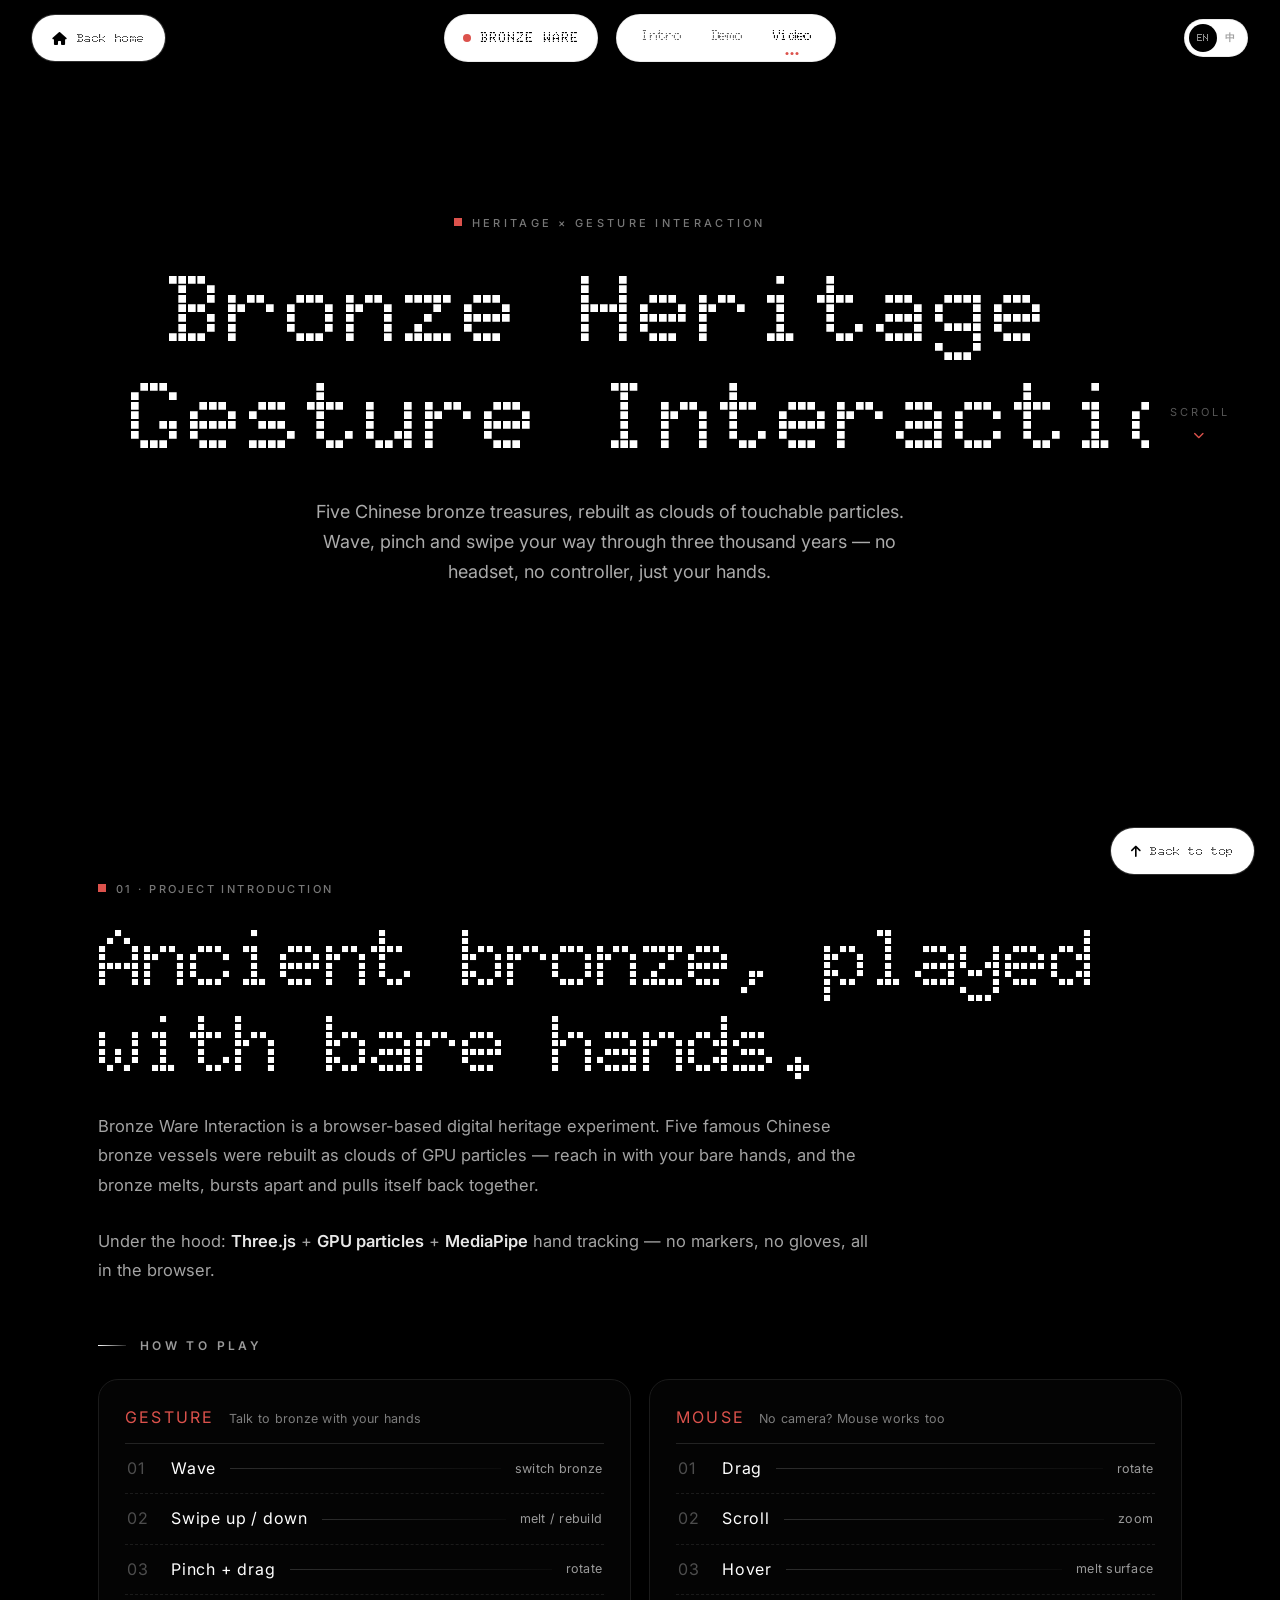
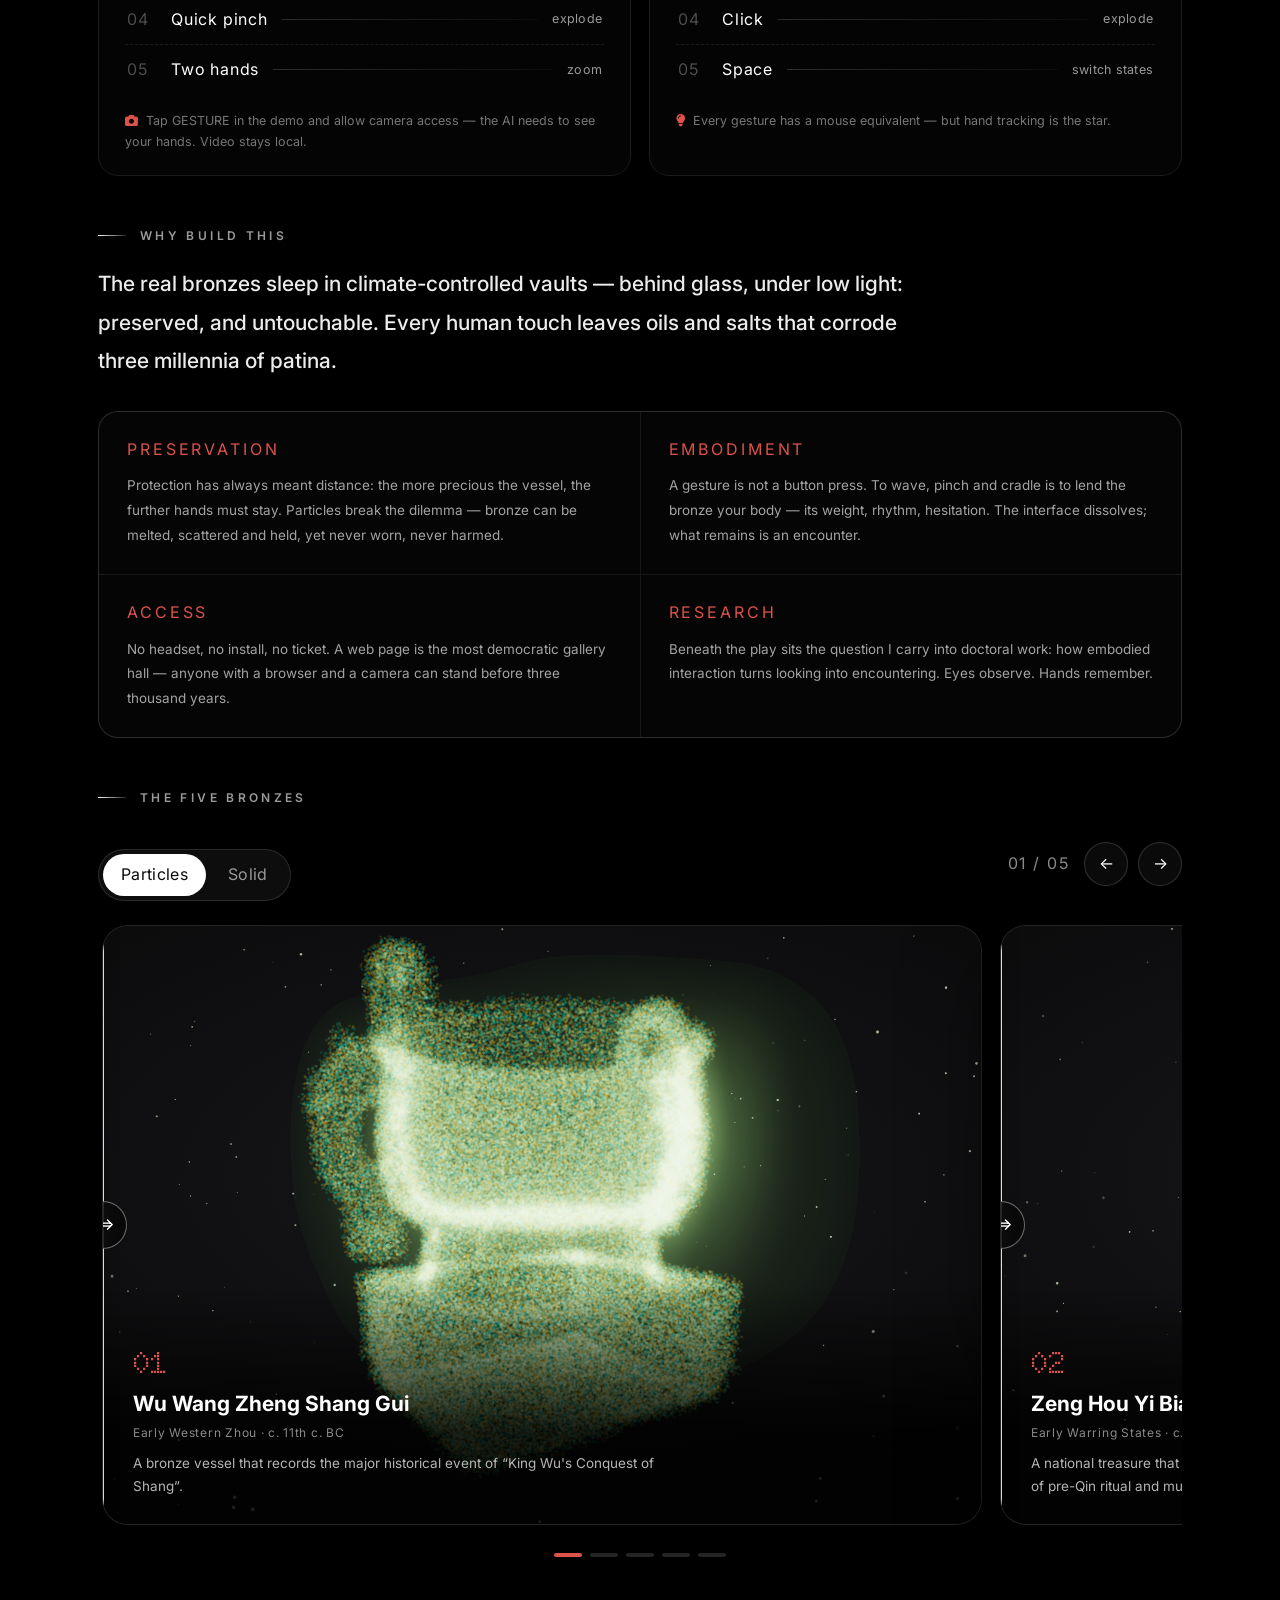
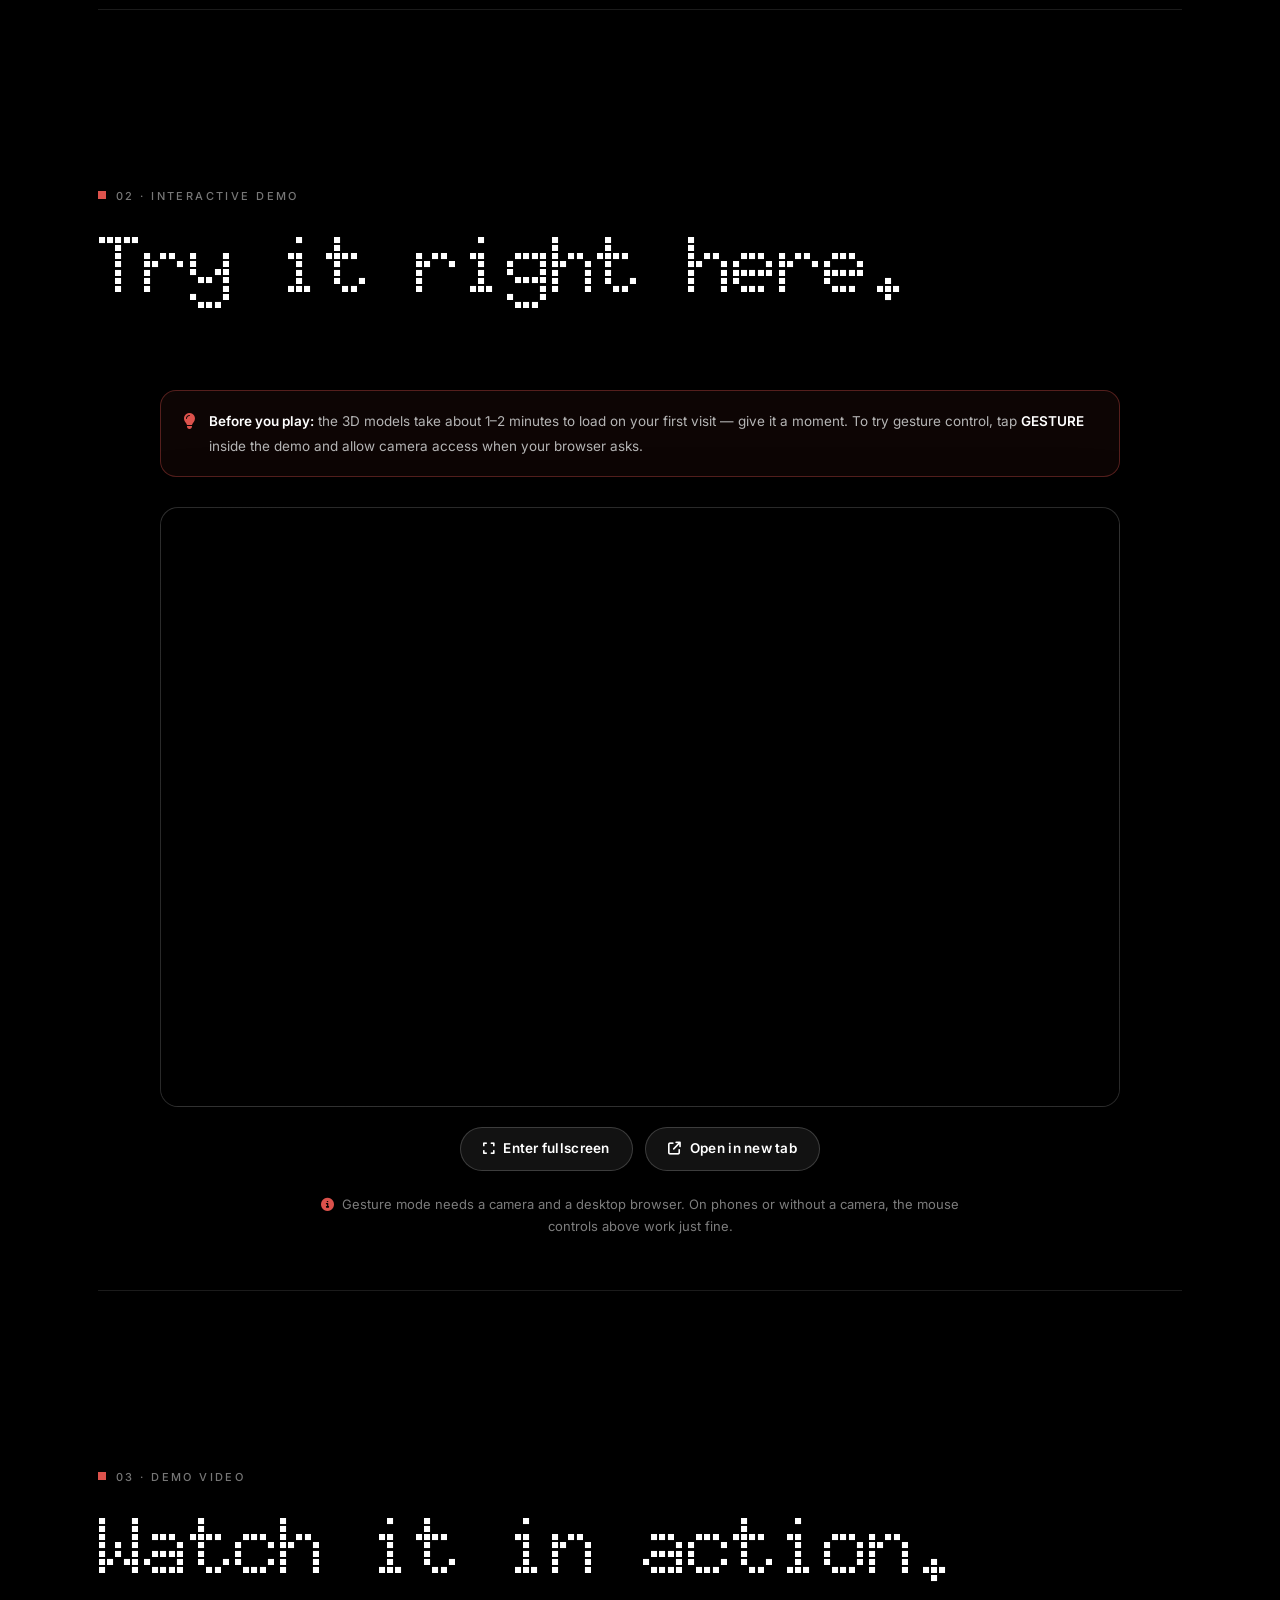
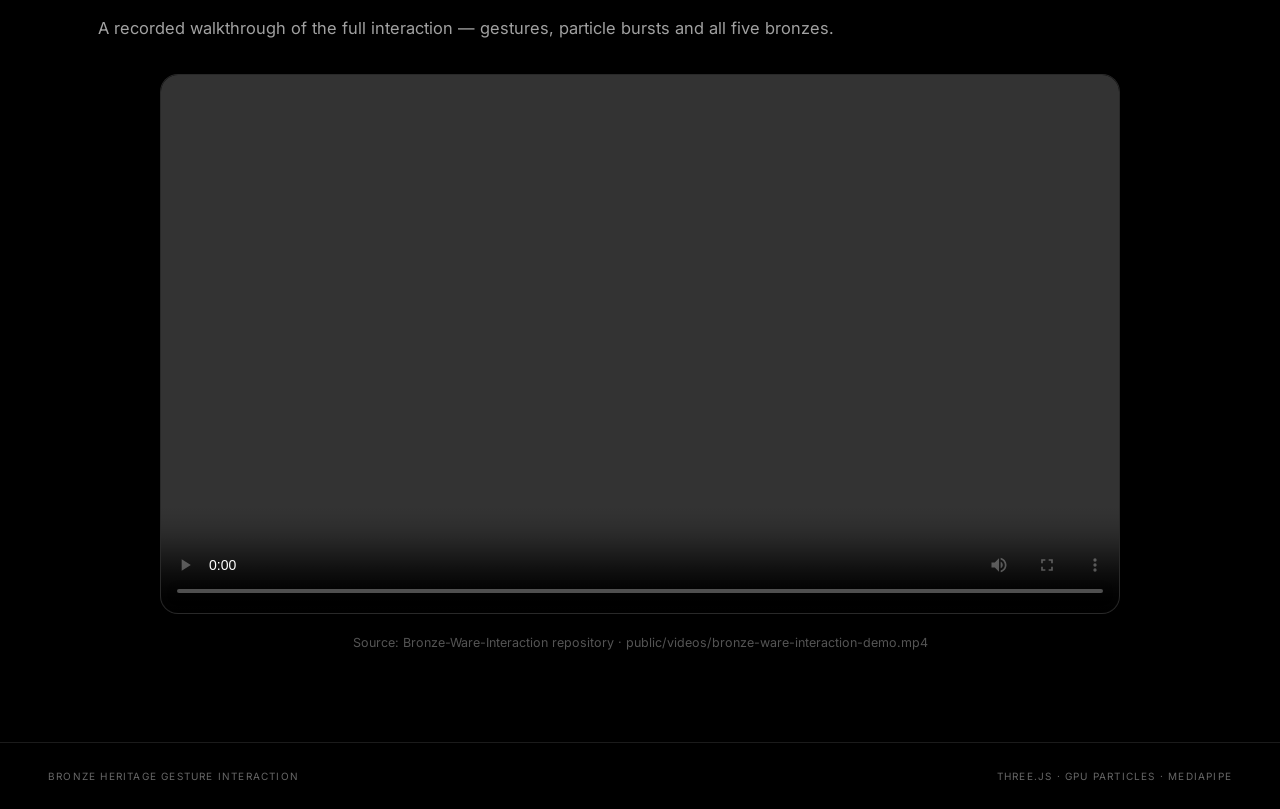
==== commit f97022e7: "Center brand+nav as one group; fix dead back-home on bronze; APP back-home adds #projects" ====
--- a/Bronze Heritage Gesture Interaction project/index.html
+++ b/Bronze Heritage Gesture Interaction project/index.html
@@ -17,12 +17,14 @@
 
 <header class="site-header" id="top">
   <div class="header-inner">
+    <div class="nav-center">
     <a class="brand" href="#top" aria-label="Bronze Ware — back to top"><span class="dot" aria-hidden="true"></span>BRONZE&nbsp;WARE</a>
     <nav class="nav-pill" aria-label="Primary">
       <a class="nav-link active" href="#intro" data-nav="intro"><span data-en="Intro" data-zh="介绍">Intro</span></a>
       <a class="nav-link" href="#demo" data-nav="demo"><span data-en="Demo" data-zh="演示">Demo</span></a>
       <a class="nav-link" href="#video" data-nav="video"><span data-en="Video" data-zh="视频">Video</span></a>
     </nav>
+  </div>
     <div class="lang-toggle" role="group" aria-label="Language">
       <button type="button" data-lang="en" class="active">EN</button><button type="button" data-lang="zh">中</button>
     </div>
@@ -30,10 +32,10 @@
 </header>
 
 <!-- 返回首页：占位按钮，固定右上角；跳转目标页未定，暂不接任何跳转 -->
-<button class="fab fab-home" id="backToHome" type="button" aria-label="Back home">
+<a class="fab fab-home" id="backToHome" href="https://cooleli.github.io/CV-project/#projects" target="_blank" rel="noopener" aria-label="Back home">
   <i class="fa-solid fa-house" aria-hidden="true"></i>
   <span data-en="Back home" data-zh="返回首页">Back home</span>
-</button>
+</a>
 
 <main>
   <!-- ================= HERO ================= -->
--- a/Bronze Heritage Gesture Interaction project/styles.css
+++ b/Bronze Heritage Gesture Interaction project/styles.css
@@ -24,9 +24,12 @@
 .wrap{position:relative;z-index:1;max-width:1180px;margin:0 auto;padding:0 clamp(20px,5vw,48px)}
 
 /* ============ Header : white flat pill nav + lang toggle ============ */
-.site-header{position:sticky;top:0;z-index:50;padding:calc(14px + var(--safe-top)) clamp(14px,2.4vw,26px) 14px clamp(14px,3vw,32px);
+.site-header{position:fixed;top:0;left:0;right:0;z-index:50;padding:calc(14px + var(--safe-top)) clamp(14px,3vw,32px) 14px;
   background:linear-gradient(180deg,rgba(0,0,0,.85),rgba(0,0,0,0));backdrop-filter:blur(6px);-webkit-backdrop-filter:blur(6px)}
-.header-inner{margin:0;display:flex;align-items:center;justify-content:flex-end;gap:clamp(10px,1.7vw,18px)}
+.header-inner{max-width:1280px;margin:0 auto;display:grid;grid-template-columns:1fr auto 1fr;align-items:center;gap:clamp(10px,1.7vw,18px)}
+.nav-center{grid-column:2;display:flex;align-items:center;gap:clamp(10px,1.7vw,18px)}
+.header-inner .lang-toggle{grid-column:3;justify-self:end}
+
 .nav-pill{height:clamp(44px,5.2vw,48px);width:max-content;max-width:100%;flex:0 1 auto;display:flex;align-items:center;justify-content:center;gap:2px;
   background:#fff;border:1px solid rgba(0,0,0,.08);border-radius:999px;box-shadow:0 10px 30px rgba(0,0,0,.10);
   overflow:auto;scrollbar-width:none;padding:4px 10px}
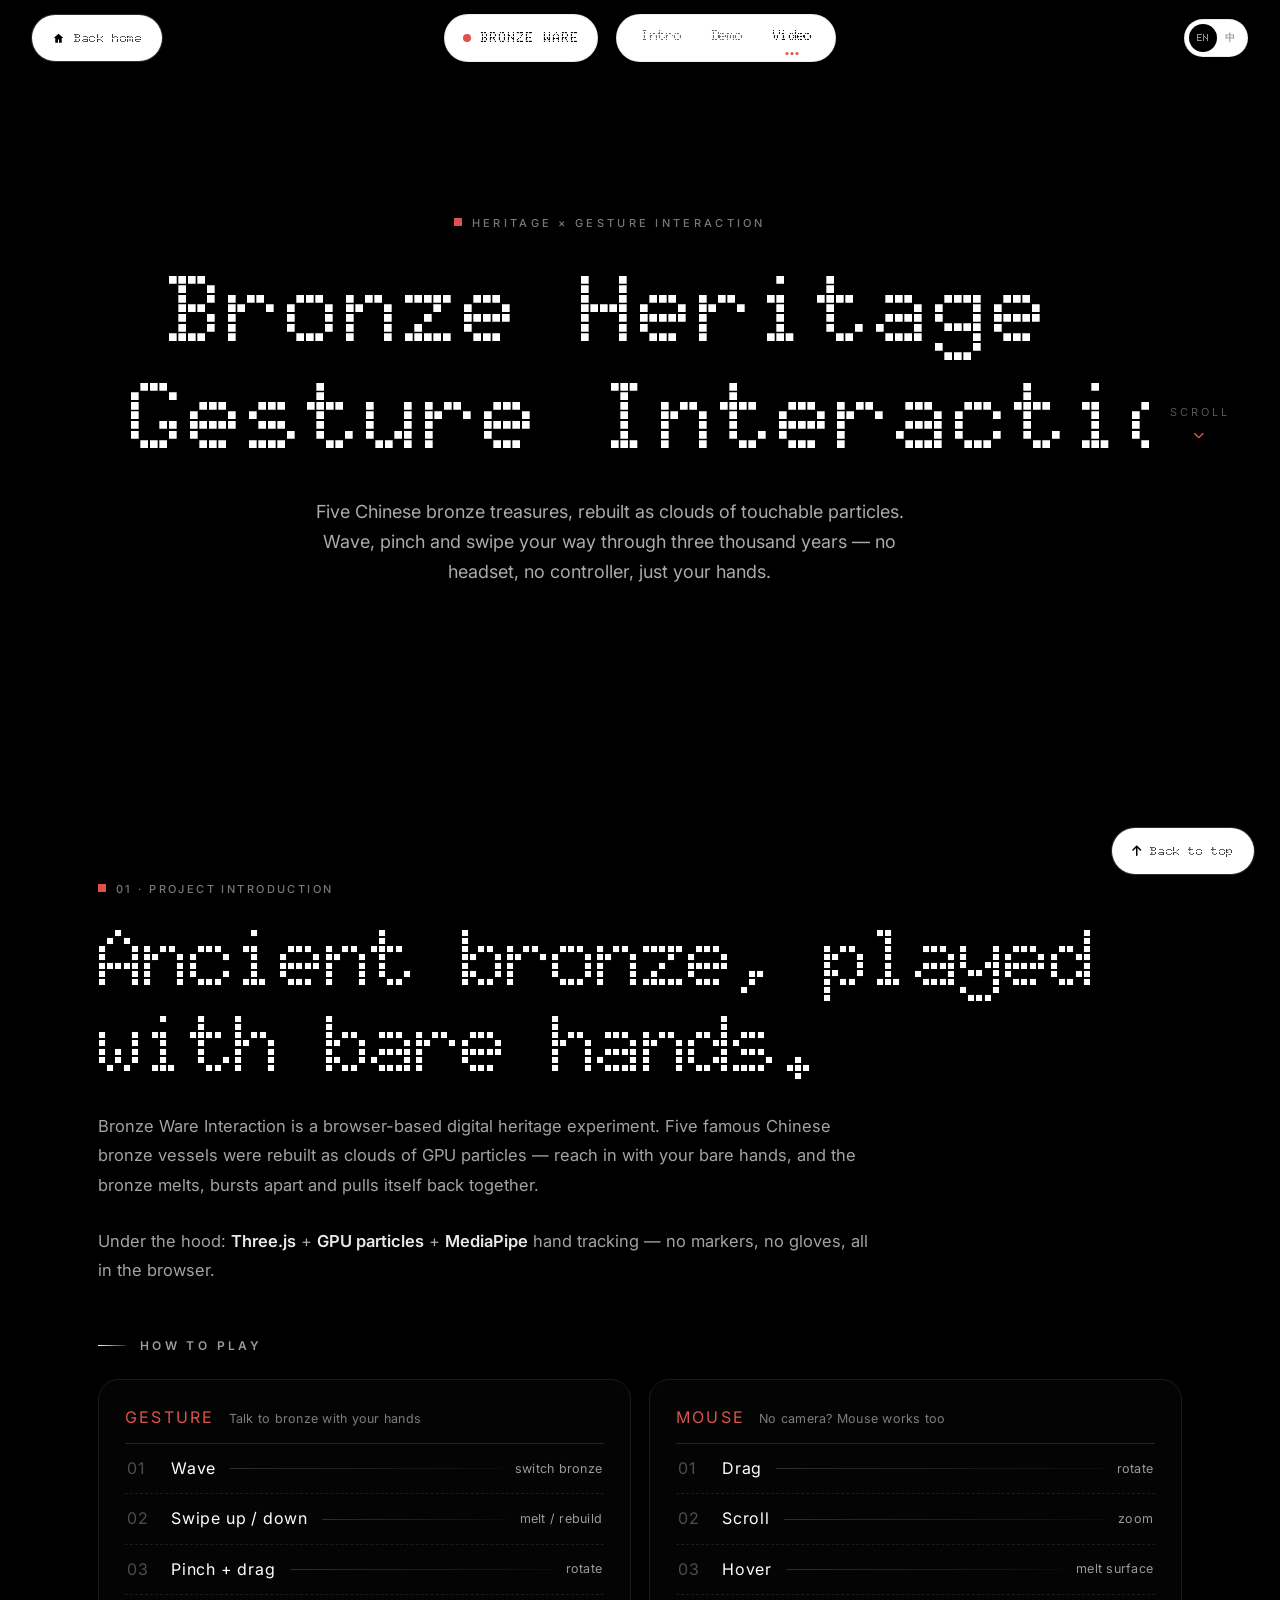
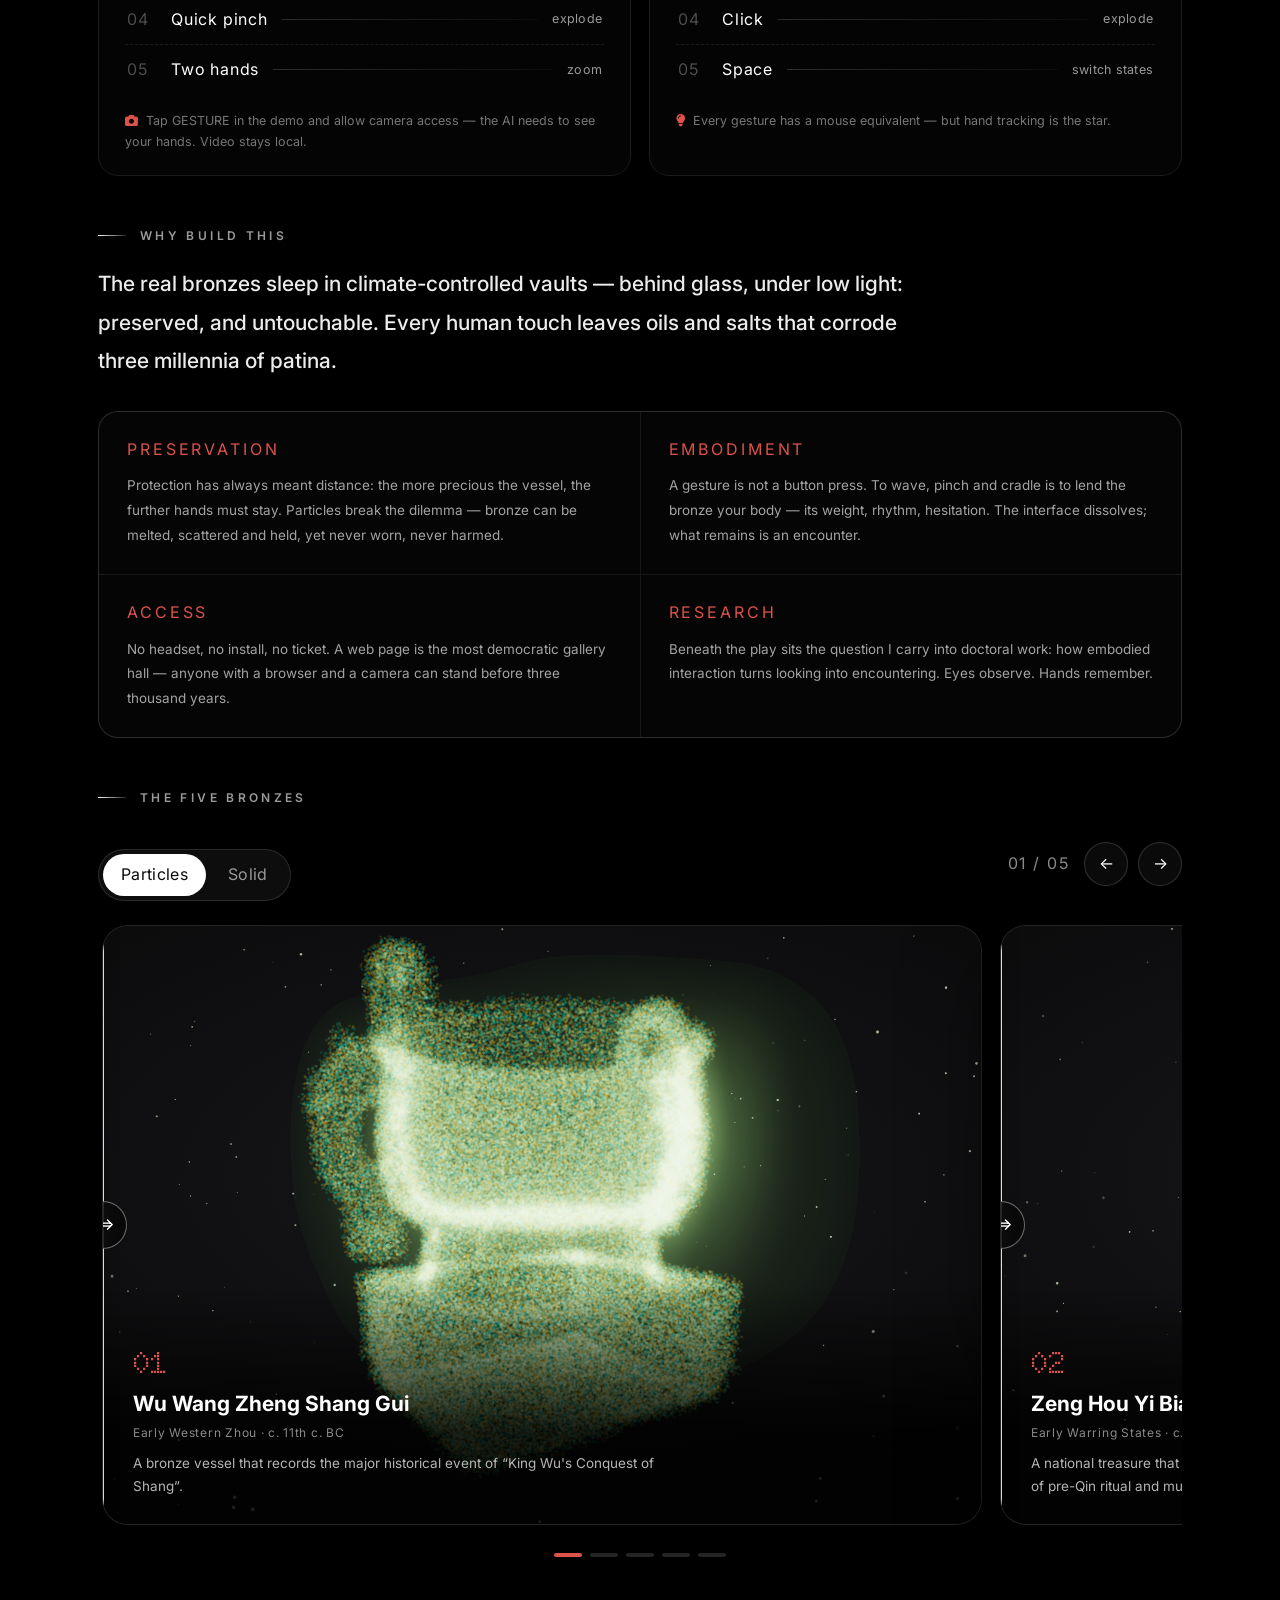
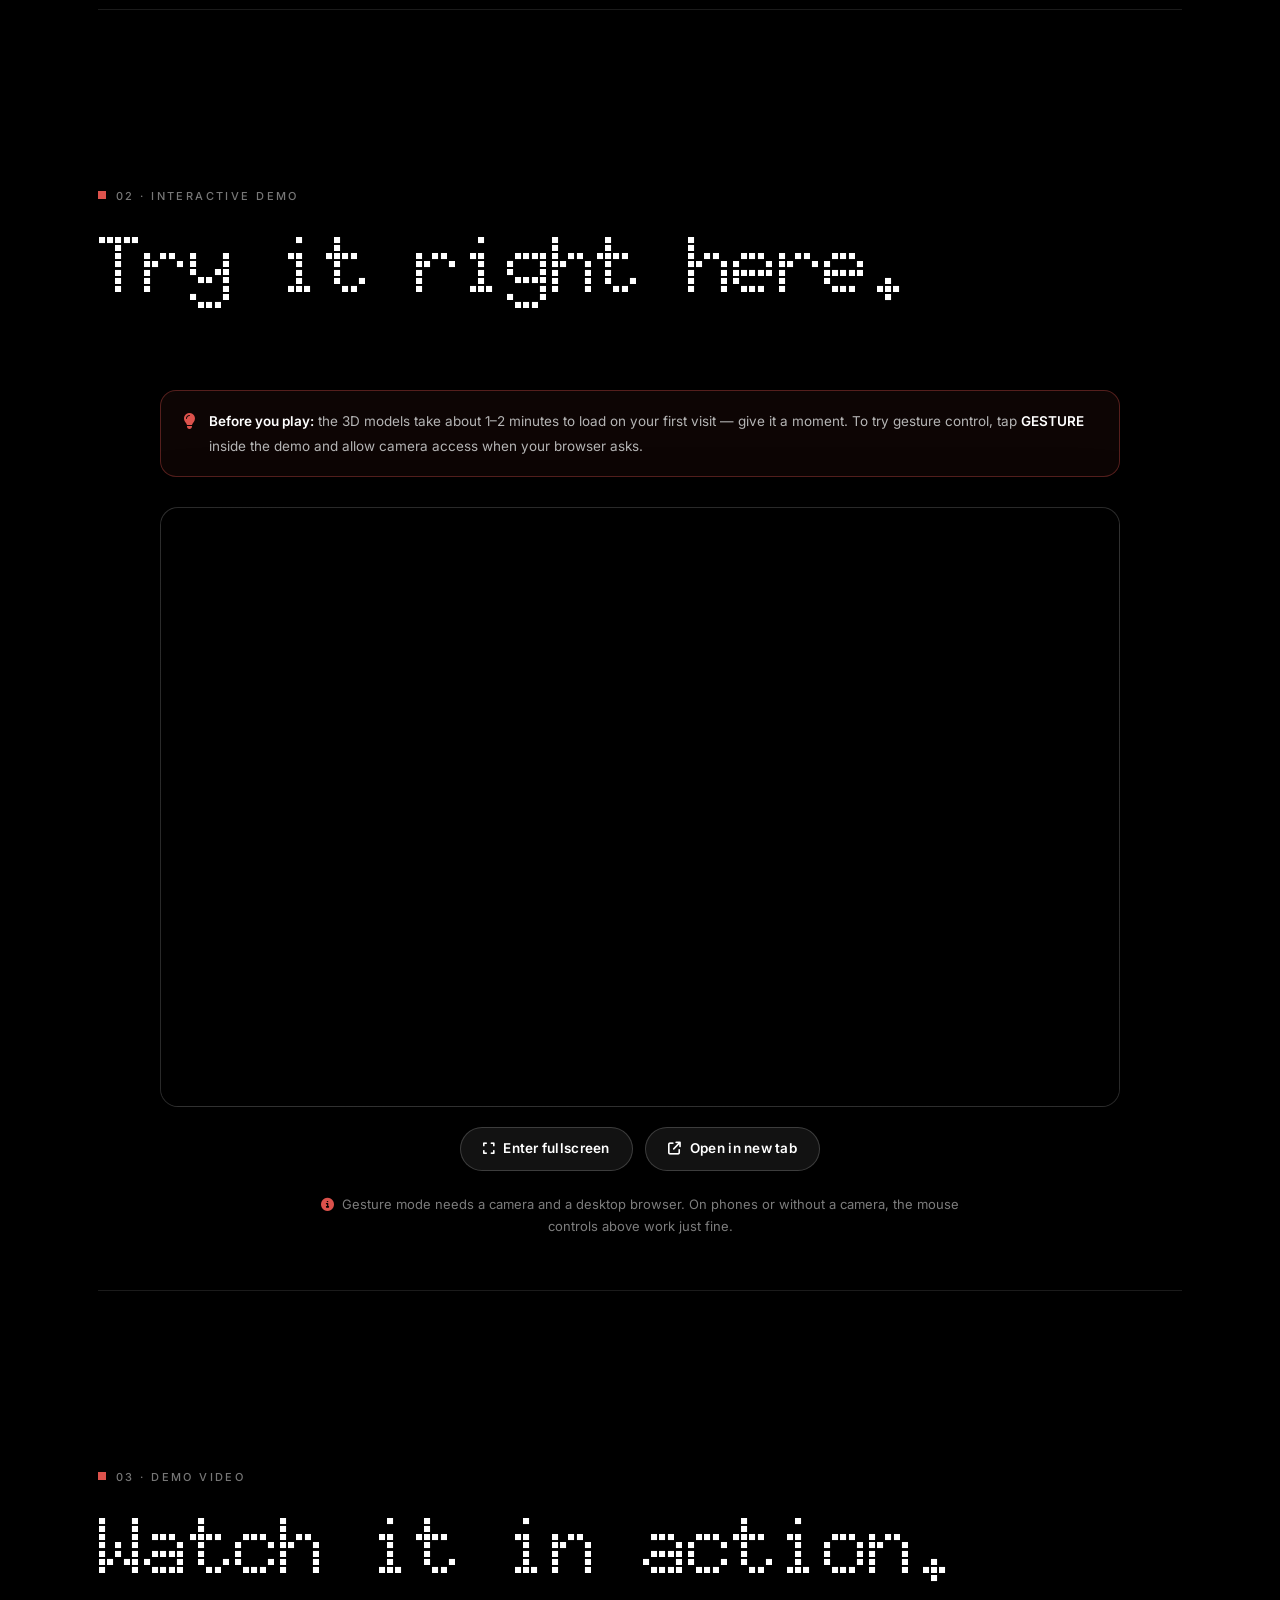
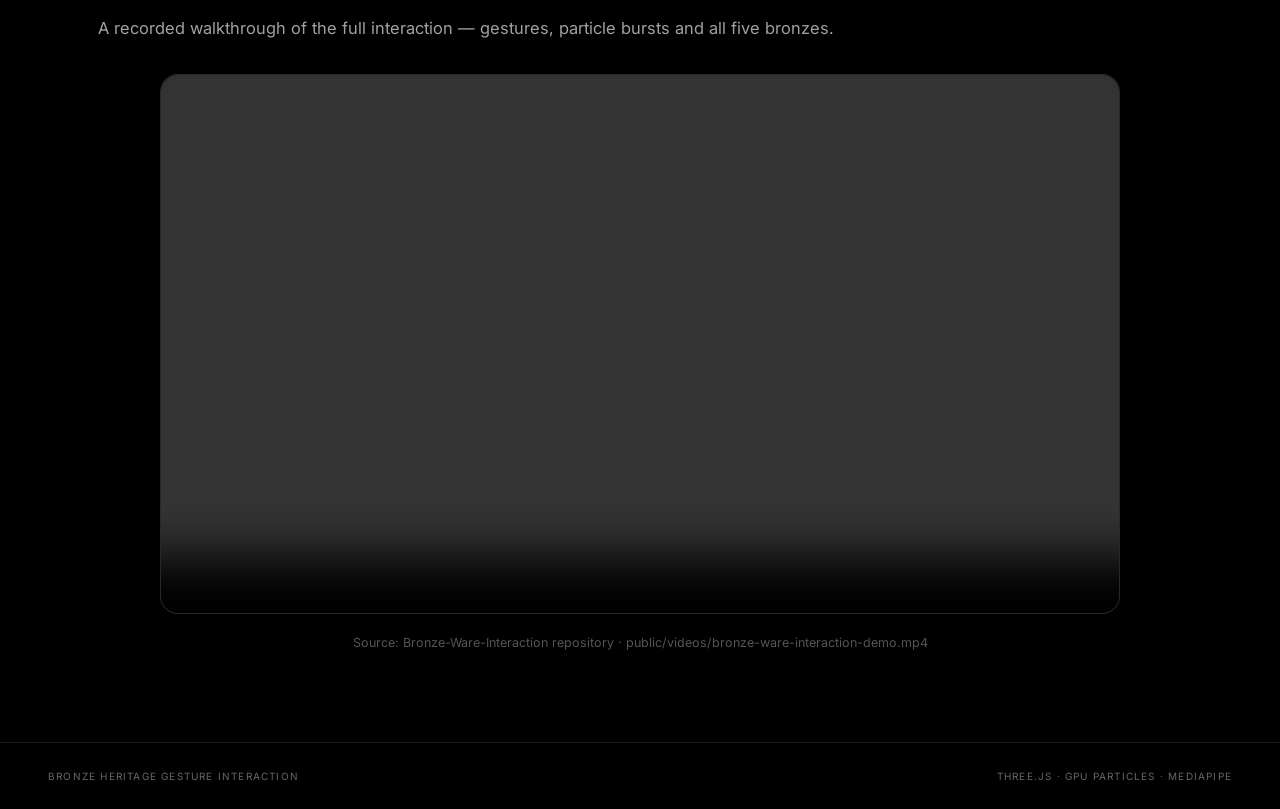
==== commit 0ce198b2: "Unify Back home button across all 5 pages (bronze as reference)" ====
--- a/Bronze Heritage Gesture Interaction project/index.html
+++ b/Bronze Heritage Gesture Interaction project/index.html
@@ -32,10 +32,7 @@
 </header>
 
 <!-- 返回首页：占位按钮，固定右上角；跳转目标页未定，暂不接任何跳转 -->
-<a class="fab fab-home" id="backToHome" href="https://cooleli.github.io/CV-project/#projects" target="_blank" rel="noopener" aria-label="Back home">
-  <i class="fa-solid fa-house" aria-hidden="true"></i>
-  <span data-en="Back home" data-zh="返回首页">Back home</span>
-</a>
+<a class="fab fab-home" href="https://cooleli.github.io/CV-project/#projects" target="_blank" rel="noopener" aria-label="Back home"><svg viewBox="0 0 24 24" width="13" height="13" fill="currentColor" aria-hidden="true"><path d="M12 3l9 8h-3v9h-5v-6H11v6H6v-9H3z"/></svg><span data-en="Back home" data-zh="返回首页">Back home</span></a>
 
 <main>
   <!-- ================= HERO ================= -->
--- a/Bronze Heritage Gesture Interaction project/styles.css
+++ b/Bronze Heritage Gesture Interaction project/styles.css
@@ -177,7 +177,7 @@
   box-shadow:0 0 0 1px rgba(255,255,255,.18),0 6px 22px rgba(0,0,0,.35);cursor:pointer;
   transition:background .25s,color .25s,transform .25s}
 .fab:hover{background:var(--red);color:#fff;transform:translateY(-2px)}
-.fab i{font-size:13px}
+.fab svg{width:13px;height:13px;flex:0 0 auto}
 /* back-home: pinned left, vertically centered on the nav pill */
 .fab-home{position:fixed;top:calc(14px + var(--safe-top) + clamp(44px,5.2vw,48px)/2);left:clamp(14px,3vw,32px);z-index:60;transform:translateY(-50%)}
 .fab-home:hover{transform:translateY(-50%) translateY(-2px)}
